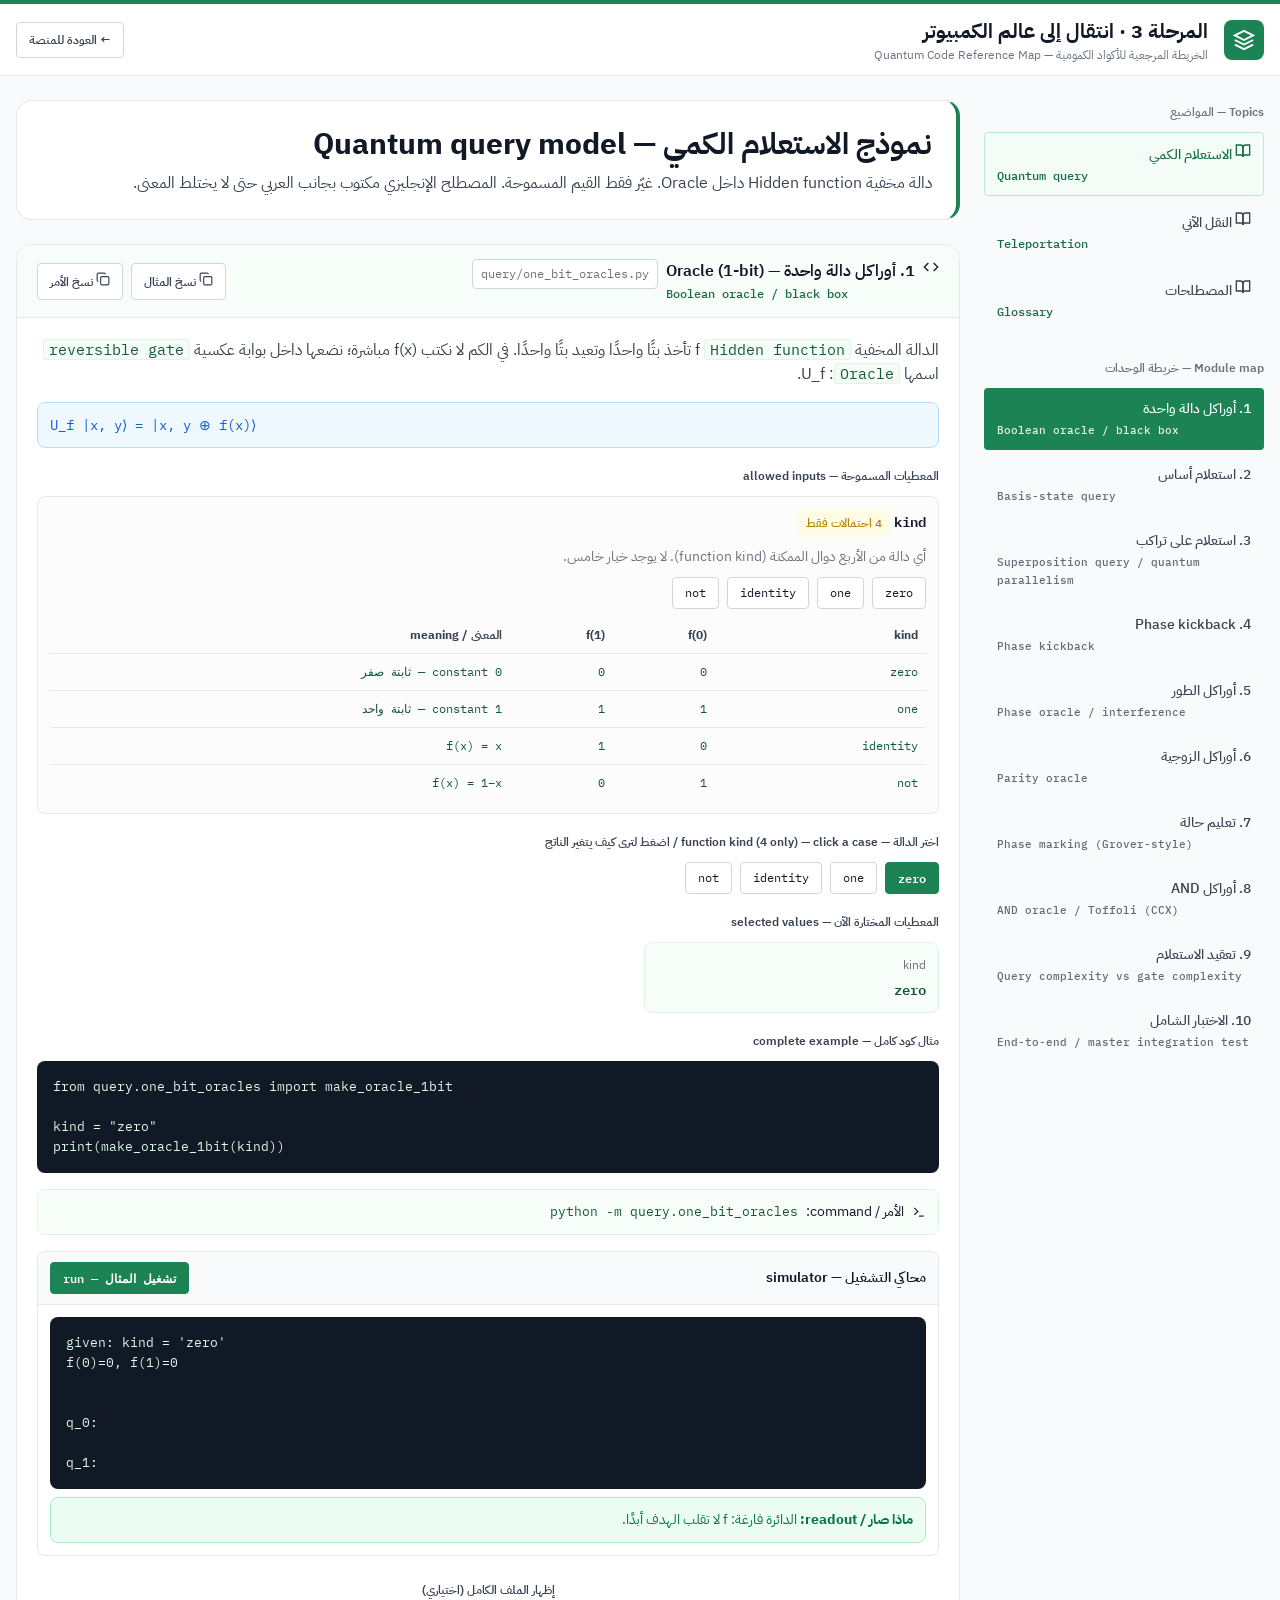
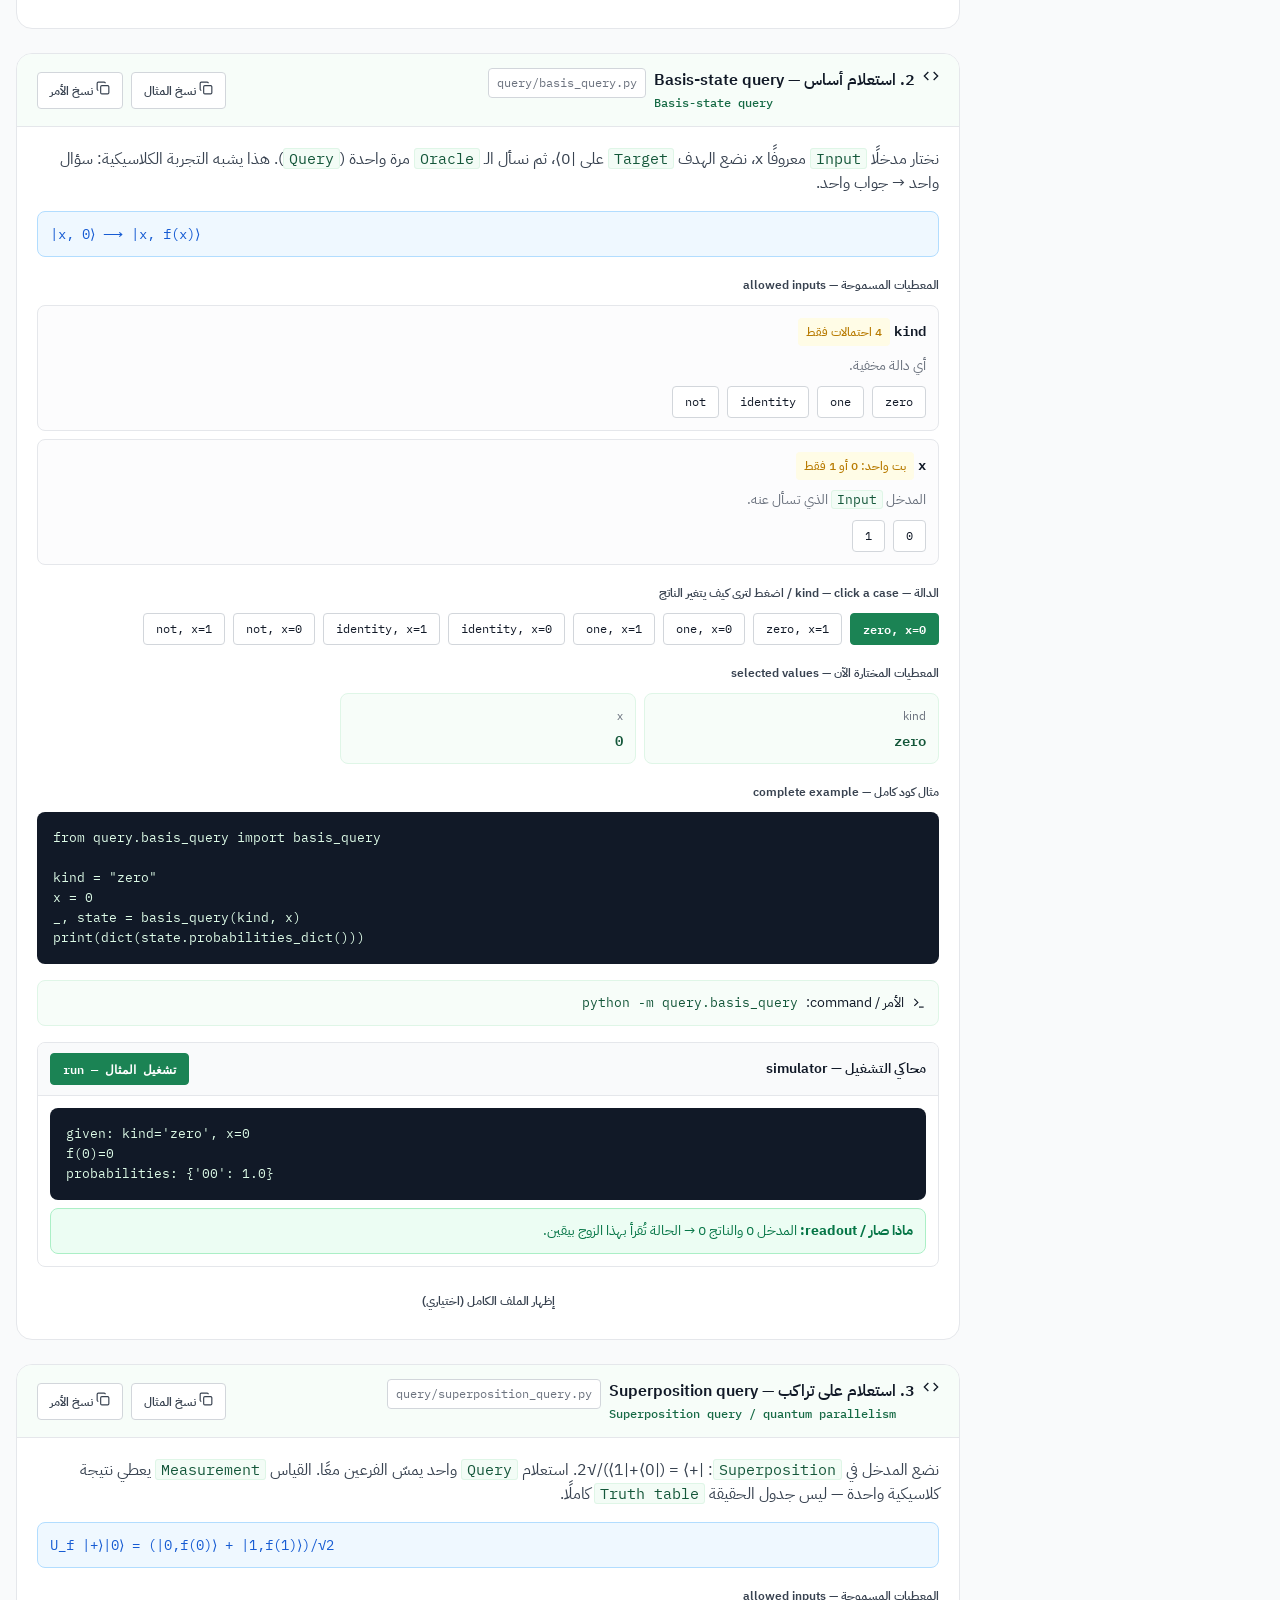
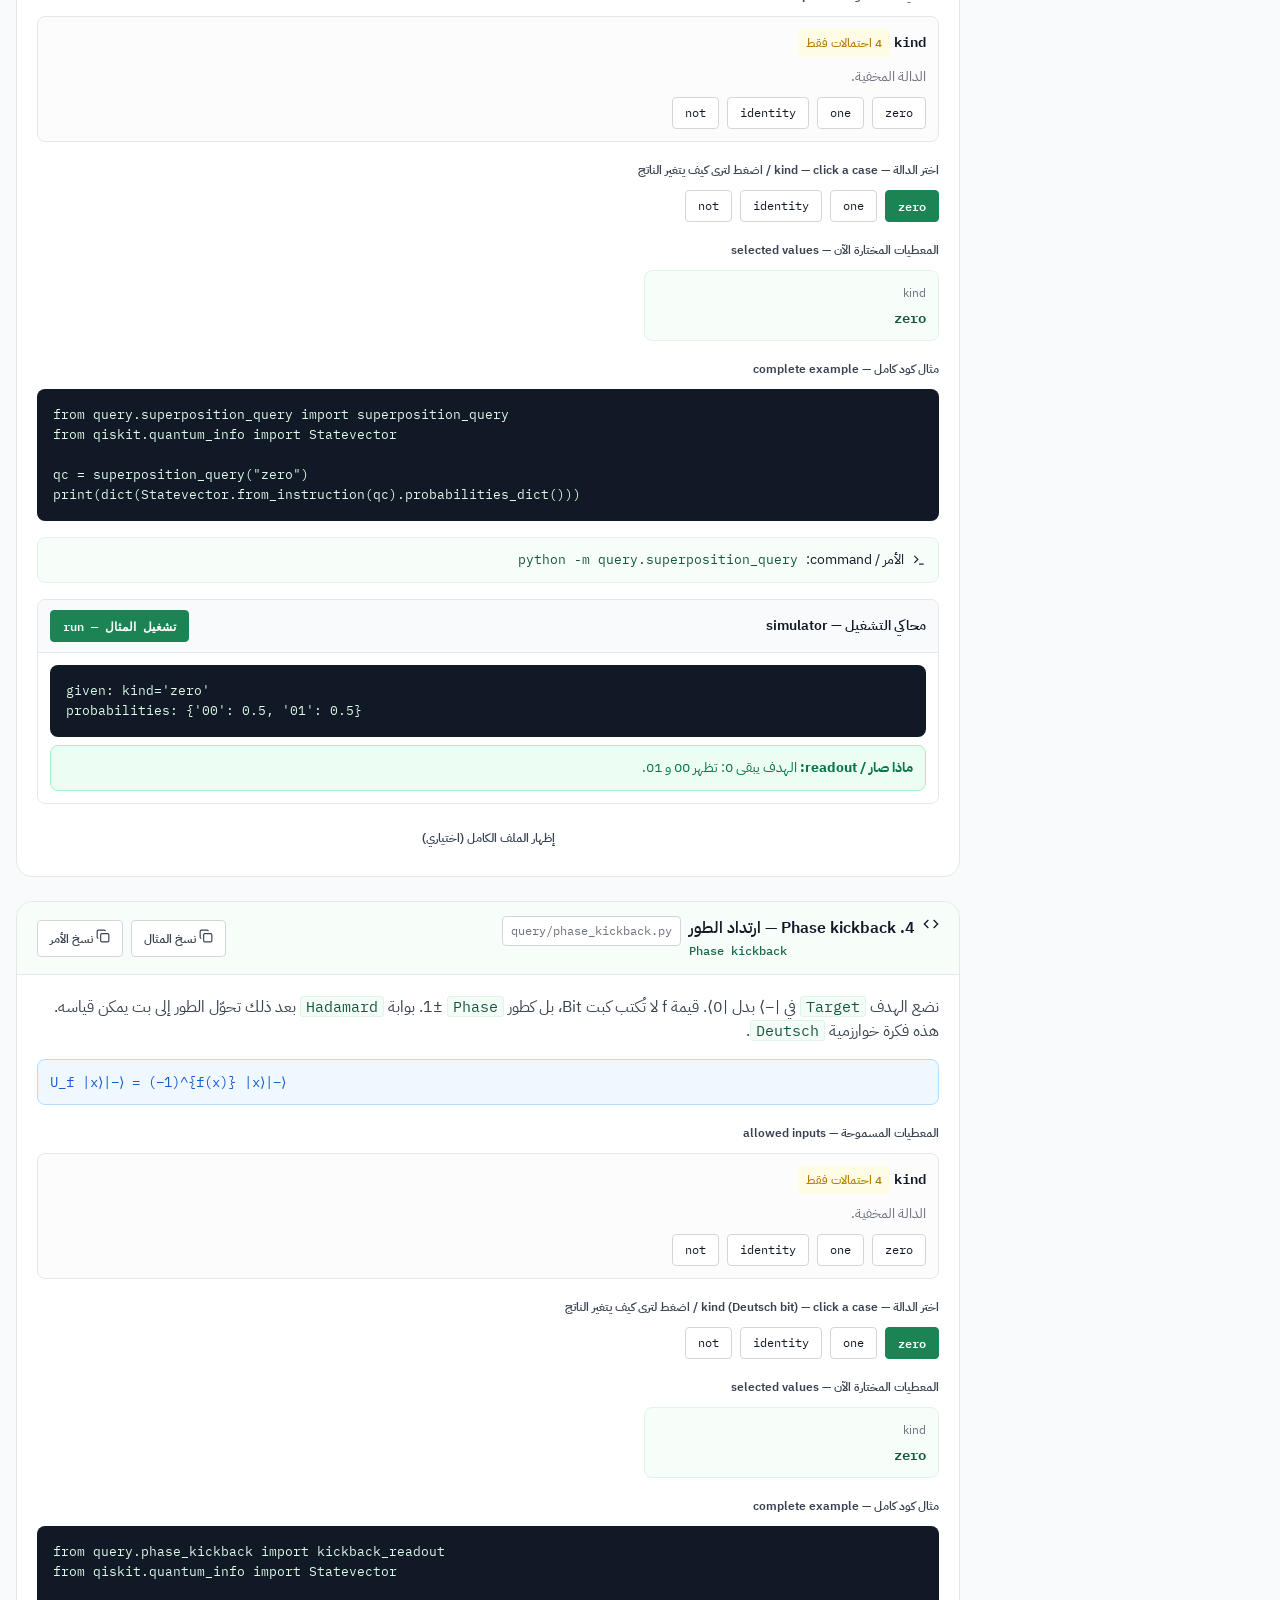
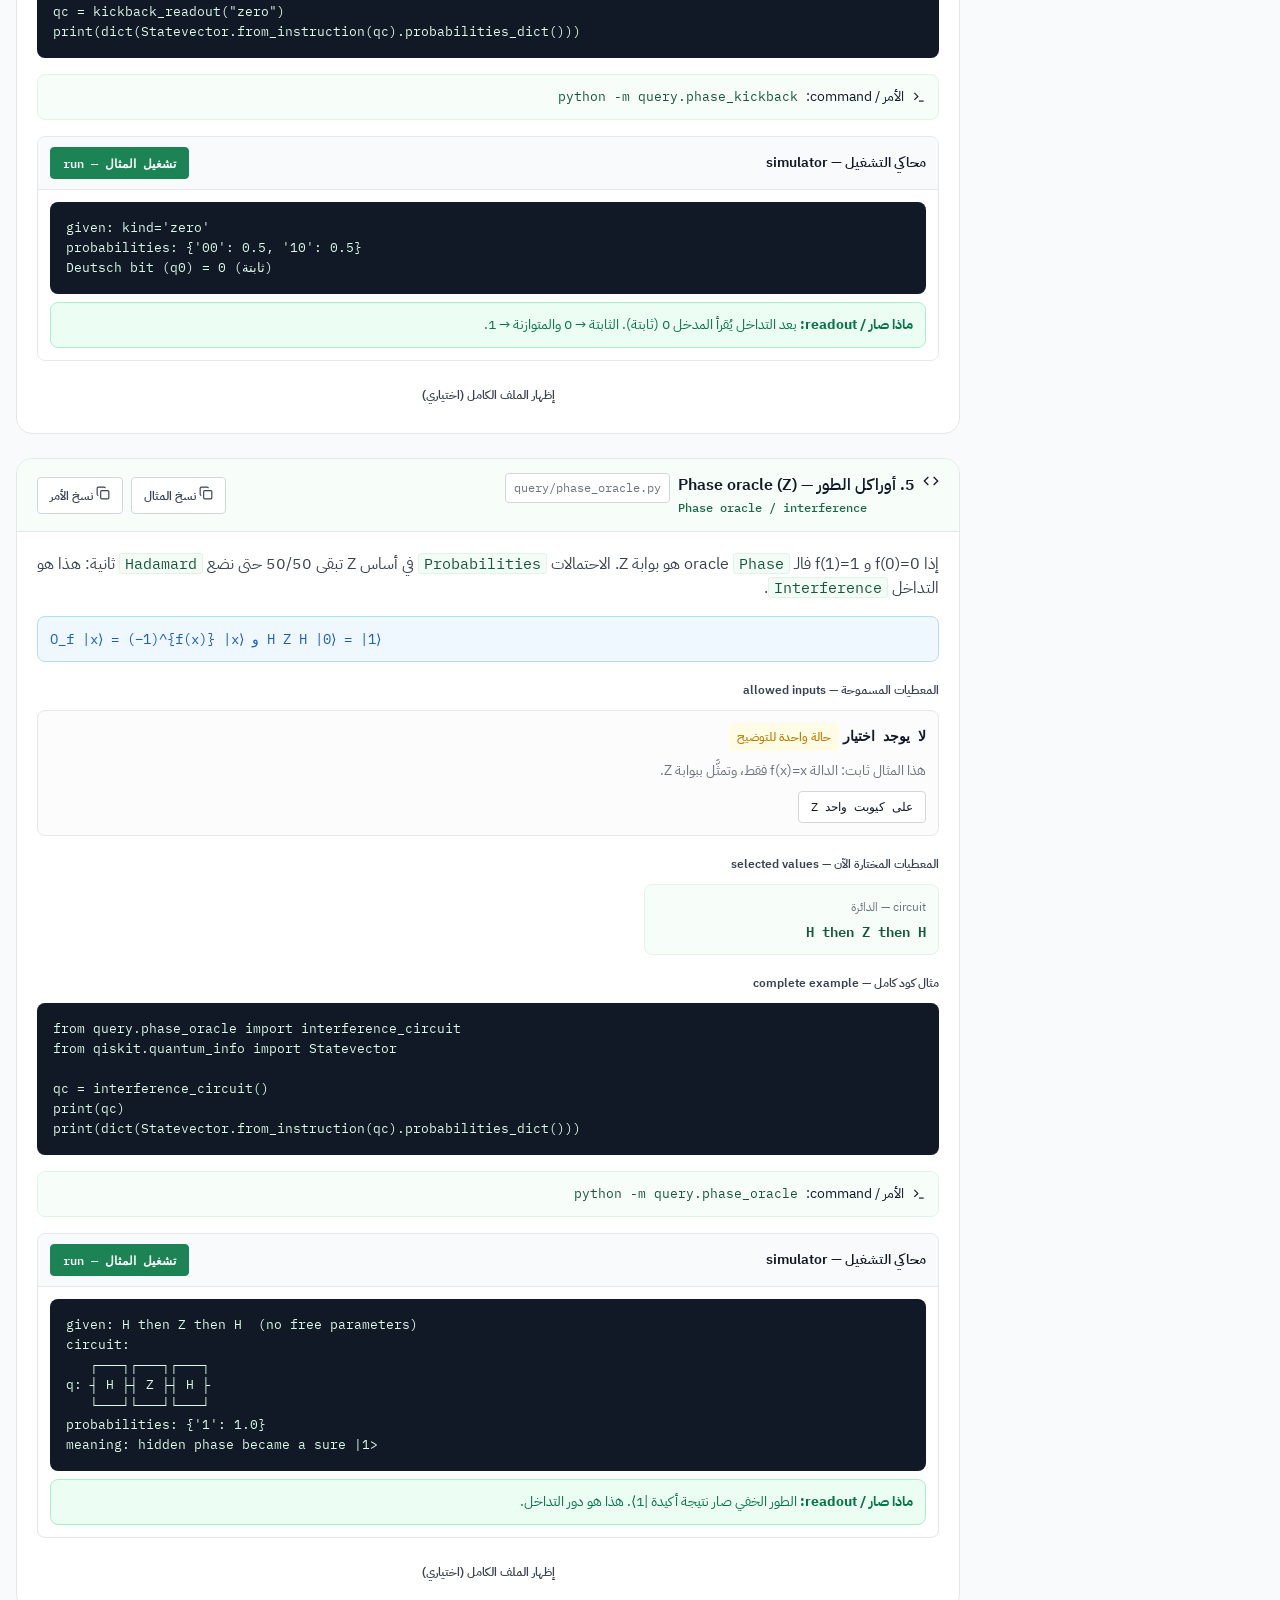
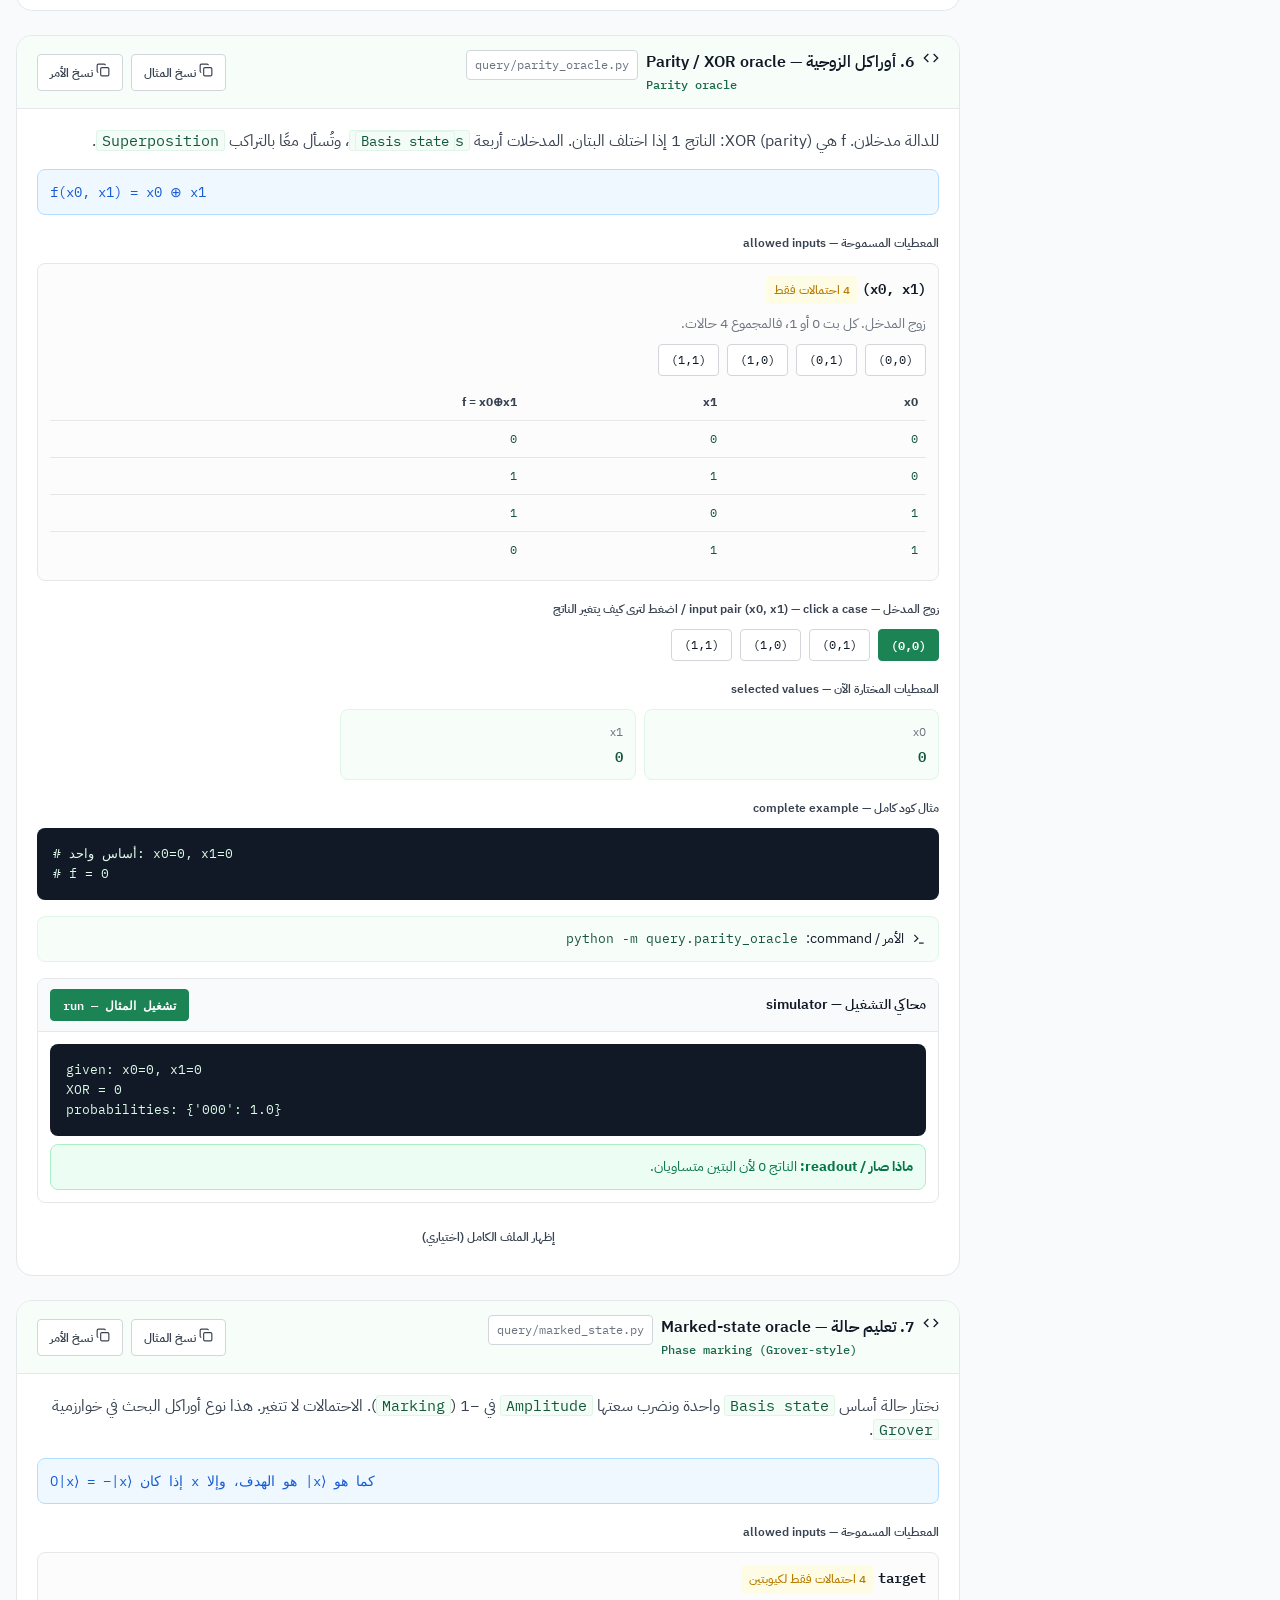
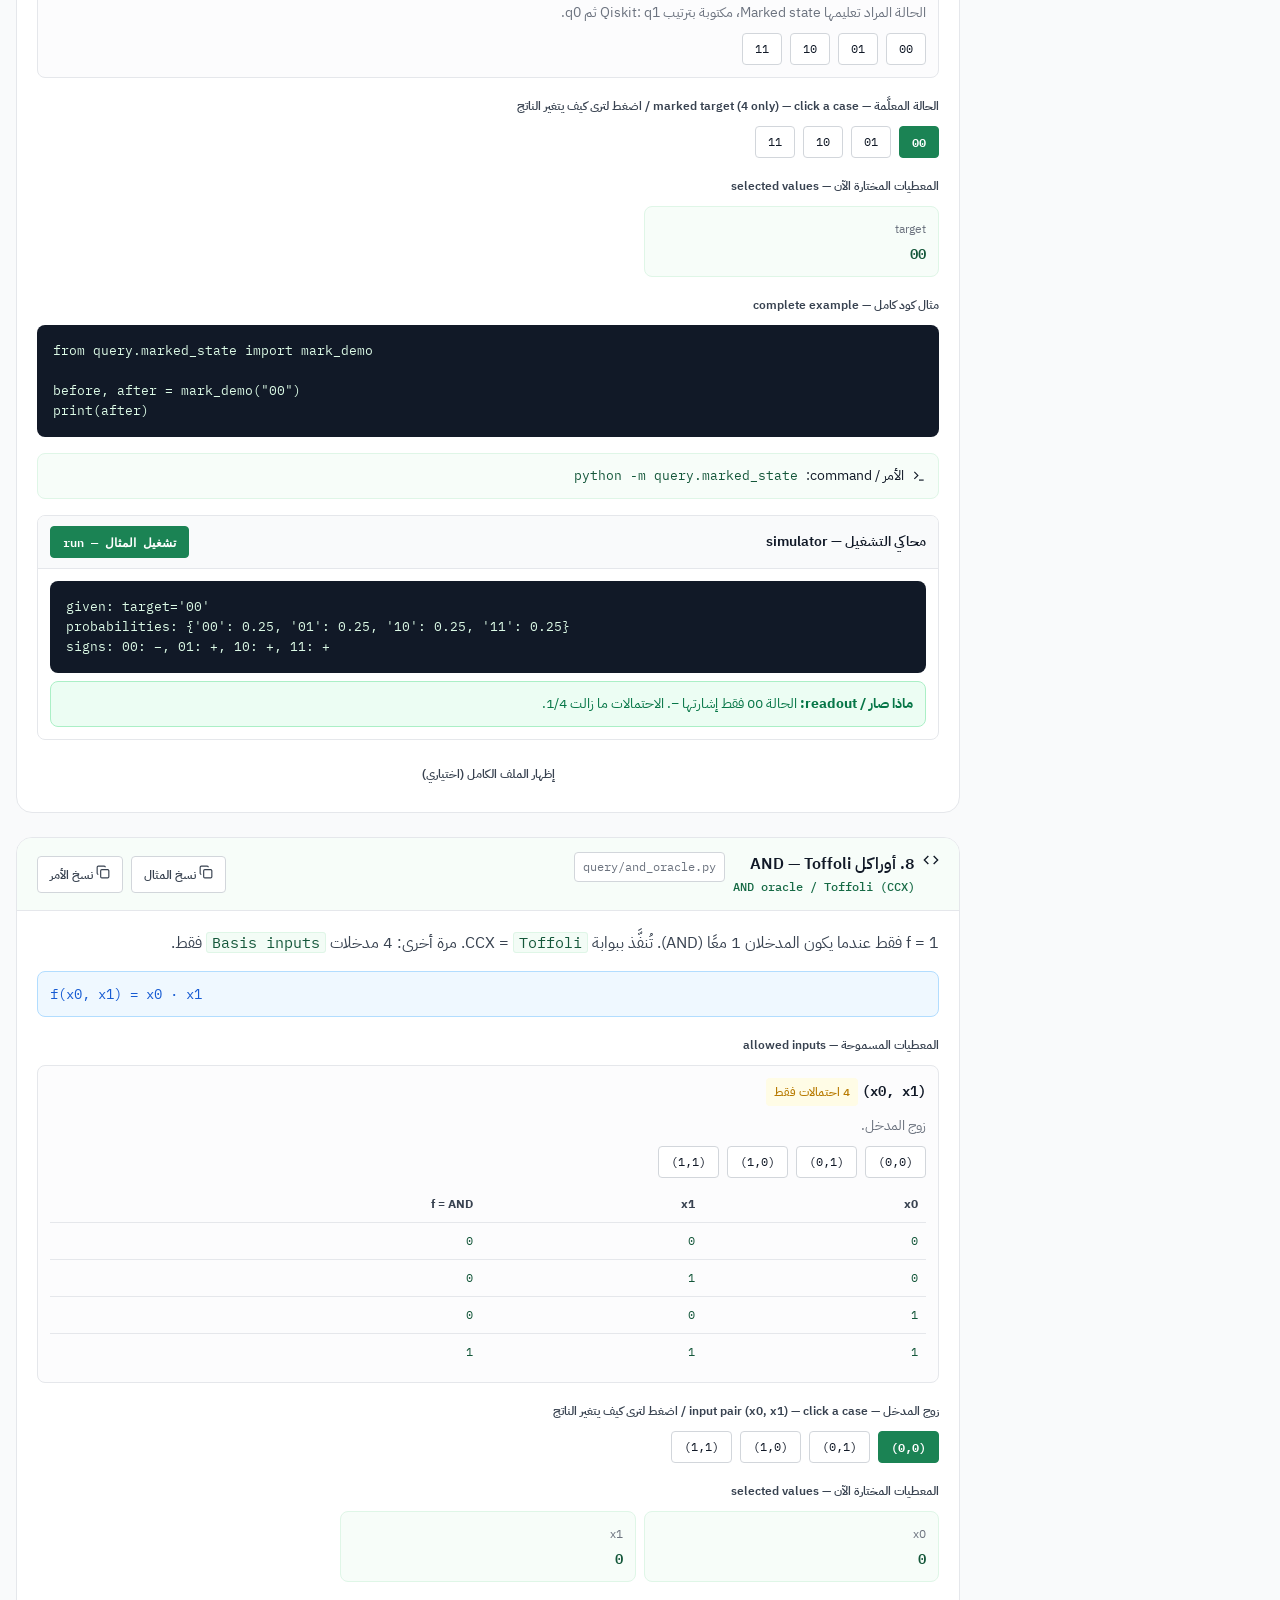
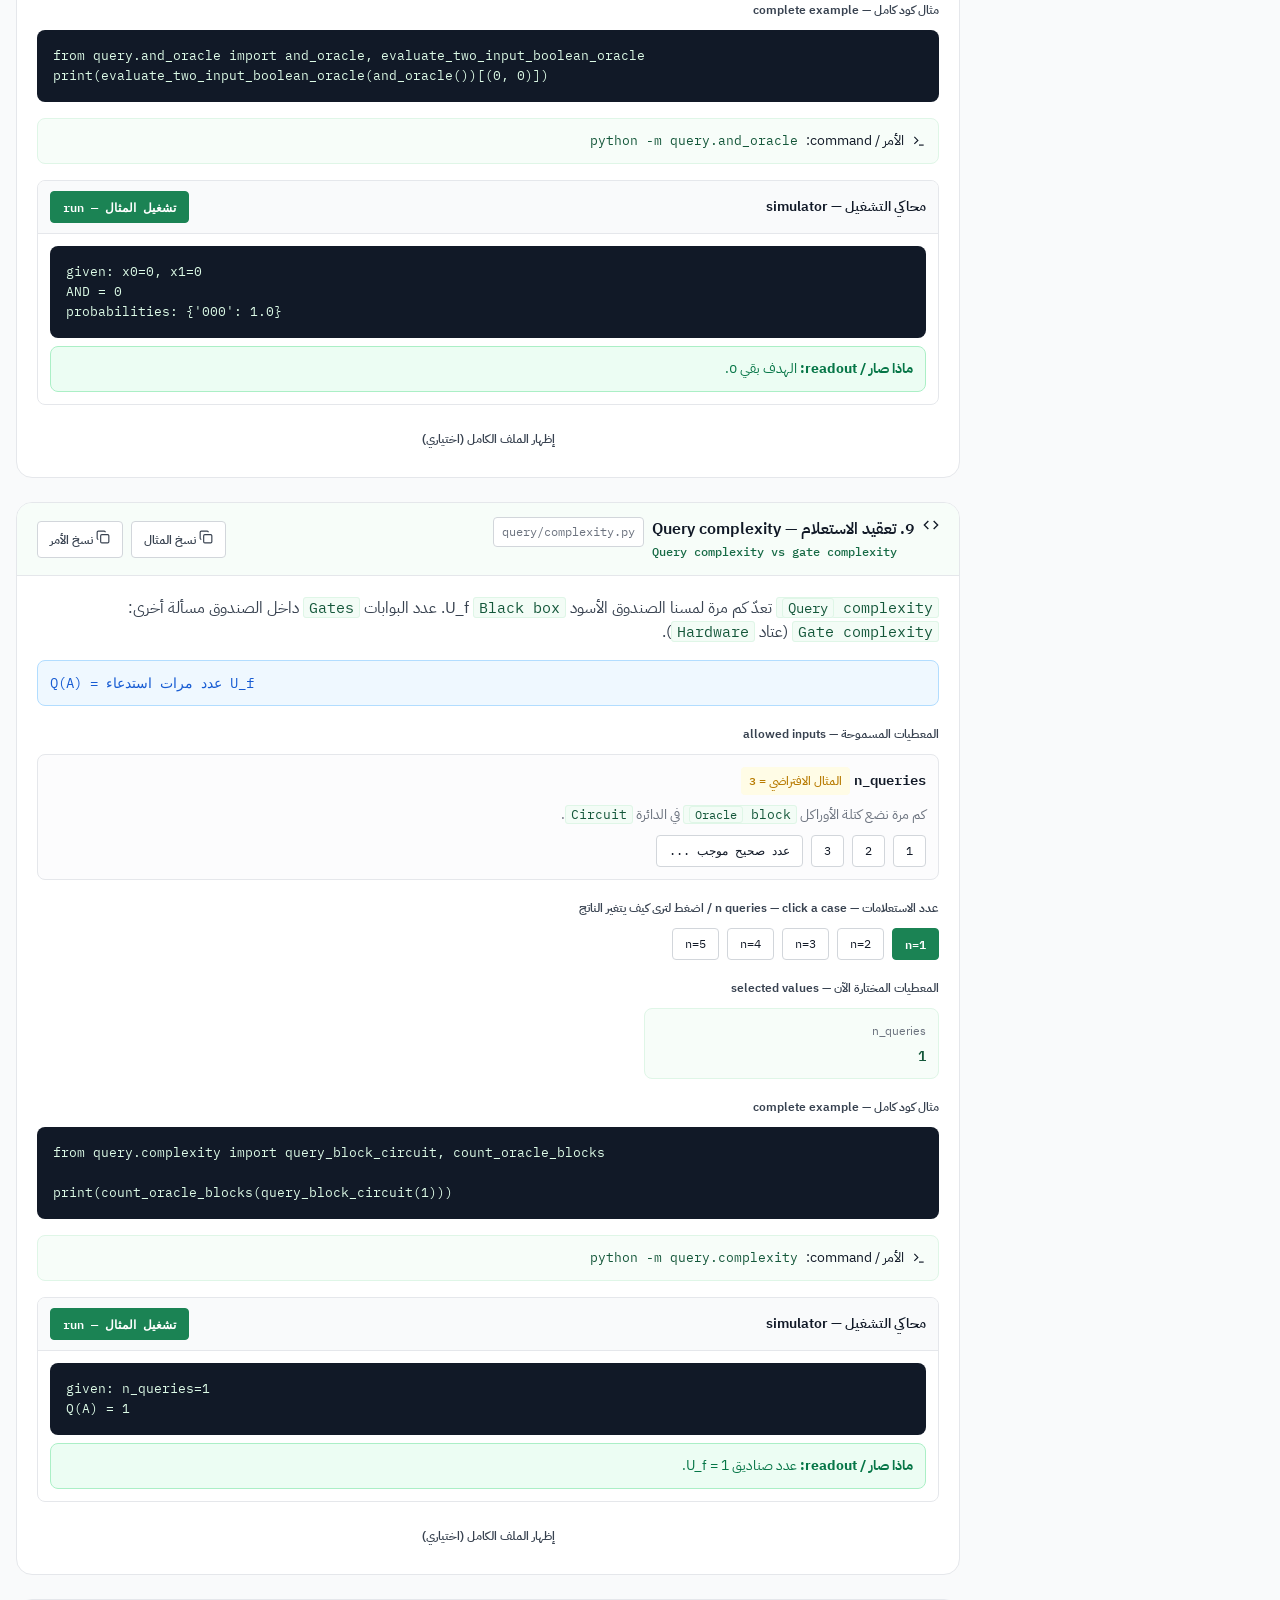
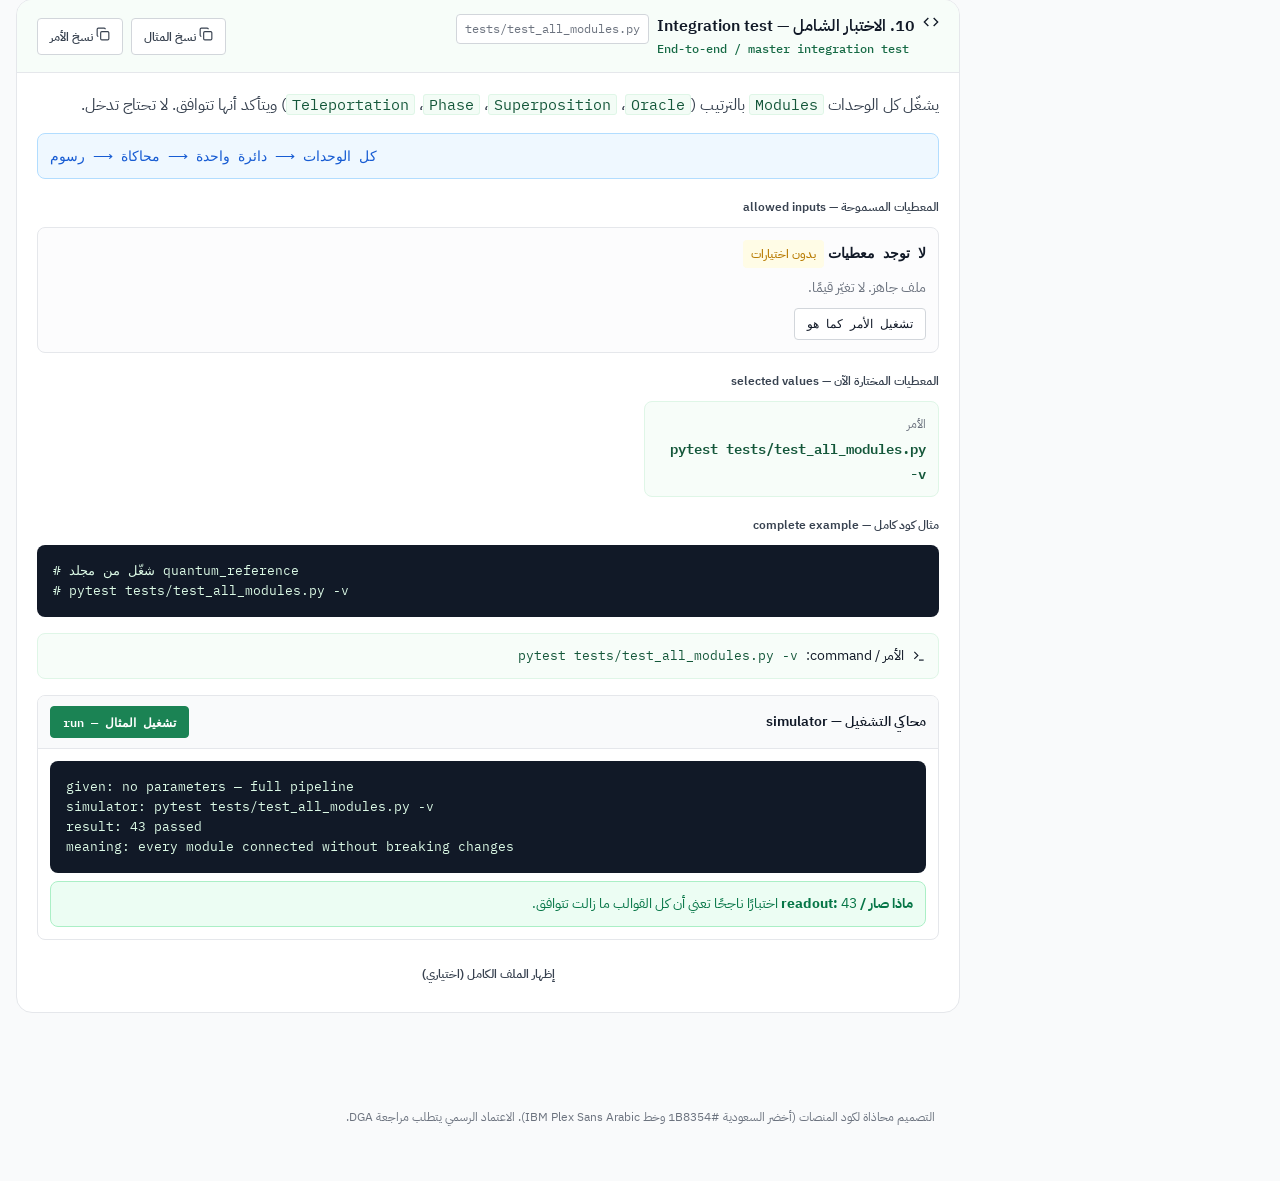
==== phase3/index.html @ 4b74b53e "Add phase 3 quantum code reference map and nav entry. Co-authored-by: Cursor <cursoragent@cursor.com" ====
<!DOCTYPE html>
<html lang="ar" dir="rtl">
<head>
  <meta charset="utf-8" />
  <meta name="viewport" content="width=device-width, initial-scale=1" />
  <title>منصة الخريطة المرجعية للأكواد الكمومية</title>
  <link rel="preconnect" href="https://fonts.googleapis.com" />
  <link rel="preconnect" href="https://fonts.gstatic.com" crossorigin />
  <link href="https://fonts.googleapis.com/css2?family=IBM+Plex+Sans+Arabic:wght@400;500;600;700&family=IBM+Plex+Mono:wght@400;500&display=swap" rel="stylesheet" />
  <style>
    :root {
      --colors-sa-25: #F7FDF9;
      --colors-sa-50: #F3FCF6;
      --colors-sa-100: #DFF6E7;
      --colors-sa-200: #B8EACB;
      --colors-sa-500: #25935F;
      --colors-sa-600: #1B8354;
      --colors-sa-700: #166A45;
      --colors-sa-800: #14573A;
      --colors-gray-25: #FCFCFD;
      --colors-gray-50: #F9FAFB;
      --colors-gray-100: #F3F4F6;
      --colors-gray-200: #E5E7EB;
      --colors-gray-300: #D2D6DB;
      --colors-gray-400: #9DA4AE;
      --colors-gray-500: #6C737F;
      --colors-gray-600: #4D5761;
      --colors-gray-700: #384250;
      --colors-gray-800: #1F2A37;
      --colors-gray-900: #111927;
      --colors-gold-100: #FFFCE6;
      --colors-gold-500: #F5BD02;
      --colors-gold-600: #DBA102;
      --colors-gold-700: #B87B02;
      --colors-lavender-100: #F2E9F5;
      --colors-lavender-500: #80519F;
      --colors-success-50: #ECFDF3;
      --colors-success-200: #ABEFC6;
      --colors-success-600: #079455;
      --colors-success-700: #067647;
      --colors-info-50: #EFF8FF;
      --colors-info-200: #B2DDFF;
      --colors-info-700: #175CD3;
      --colors-warning-50: #FFFAEB;
      --colors-warning-200: #FEDF89;
      --colors-warning-700: #B54708;
      --text-primary: #111927;
      --text-secondary: #384250;
      --text-tertiary: #6C737F;
      --text-inverse: #FFFFFF;
      --bg-default: #FFFFFF;
      --bg-muted: #F9FAFB;
      --bg-subtle: #FCFCFD;
      --border-default: #D2D6DB;
      --border-subtle: #E5E7EB;
      --border-focus: #25935F;
      --font: "IBM Plex Sans Arabic", "Noto Sans Arabic", sans-serif;
      --font-mono: "IBM Plex Mono", Consolas, monospace;
      --radius-interactive: 4px;
      --radius-panel: 8px;
      --radius-card: 16px;
      --space-2: 8px;
      --space-3: 12px;
      --space-4: 16px;
      --space-5: 20px;
      --space-6: 24px;
      --space-8: 32px;
      --header-h: 72px;
    }
    * { box-sizing: border-box; }
    html, body { margin: 0; min-height: 100%; }
    body {
      font-family: var(--font);
      font-size: 16px;
      line-height: 24px;
      color: var(--text-primary);
      background: var(--bg-muted);
    }
    button { font-family: inherit; cursor: pointer; }
    .ltr, pre, code { direction: ltr; text-align: left; }
    .brand-bar { height: 4px; background: var(--colors-sa-600); }
    .pc-header {
      position: sticky;
      top: 0;
      z-index: 99;
      height: var(--header-h);
      background: var(--bg-default);
      border-bottom: 1px solid var(--border-subtle);
      display: flex;
      align-items: center;
    }
    .pc-header-inner, .pc-wrap {
      width: min(1280px, calc(100% - 32px));
      margin-inline: auto;
    }
    .pc-header-inner { display: flex; align-items: center; gap: var(--space-4); }
    .pc-mark {
      width: 40px; height: 40px; border-radius: var(--radius-panel);
      background: var(--colors-sa-600); color: var(--text-inverse);
      display: grid; place-items: center; flex-shrink: 0;
    }
    .pc-header h1 {
      margin: 0;
      font-size: 20px;
      line-height: 30px;
      font-weight: 700;
    }
    .pc-header p {
      margin: 0;
      font-size: 12px;
      line-height: 18px;
      color: var(--text-tertiary);
    }
    .pc-shell {
      display: grid;
      grid-template-columns: 280px minmax(0, 1fr);
      gap: var(--space-6);
      padding: var(--space-6) 0 var(--space-8);
      align-items: start;
    }
    .pc-aside { position: sticky; top: calc(var(--header-h) + 16px); }
    .pc-kicker {
      font-size: 12px;
      font-weight: 600;
      color: var(--text-tertiary);
      margin: 0 0 var(--space-2);
    }
    .pc-nav {
      display: flex;
      flex-direction: column;
      gap: 4px;
      margin-bottom: var(--space-6);
    }
    .pc-nav-item, .pc-mod-item {
      width: 100%;
      text-align: start;
      border: 1px solid transparent;
      background: transparent;
      color: var(--text-secondary);
      border-radius: var(--radius-interactive);
      padding: 10px 12px;
      font-size: 14px;
      line-height: 20px;
      font-weight: 500;
    }
    .pc-nav-item:hover, .pc-mod-item:hover { background: var(--colors-gray-100); }
    .pc-nav-item.is-on {
      background: var(--colors-sa-50);
      border-color: var(--colors-sa-200);
      color: var(--colors-sa-700);
    }
    .pc-mod-item.is-on {
      background: var(--colors-sa-600);
      color: var(--text-inverse);
    }
    .pc-hero {
      background: var(--bg-default);
      border: 1px solid var(--border-subtle);
      border-radius: var(--radius-card);
      padding: var(--space-6);
      margin-bottom: var(--space-6);
      border-inline-start: 4px solid var(--colors-sa-600);
    }
    .pc-hero h2 {
      margin: 0 0 8px;
      font-size: 30px;
      line-height: 38px;
      font-weight: 700;
    }
    .pc-hero p { margin: 0; color: var(--text-secondary); font-size: 16px; line-height: 24px; }
    .pc-card {
      background: var(--bg-default);
      border: 1px solid var(--border-subtle);
      border-radius: var(--radius-card);
      overflow: hidden;
      margin-bottom: var(--space-6);
    }
    .pc-card-head {
      display: flex;
      justify-content: space-between;
      gap: var(--space-3);
      align-items: center;
      padding: 14px var(--space-5);
      border-bottom: 1px solid var(--border-subtle);
      background: var(--colors-sa-25);
    }
    .pc-card-head-title { display: flex; align-items: flex-start; gap: 8px; min-width: 0; }
    .pc-card-head-title strong { font-size: 16px; font-weight: 600; display: block; }
    .pc-en {
      display: block;
      font-family: var(--font-mono);
      font-size: 12px;
      line-height: 18px;
      font-weight: 500;
      color: var(--colors-sa-700);
      direction: ltr;
      text-align: start;
      margin-top: 2px;
    }
    .pc-term {
      font-family: var(--font-mono);
      font-size: 0.92em;
      color: var(--colors-sa-800);
      background: var(--colors-sa-50);
      border: 1px solid var(--colors-sa-100);
      border-radius: 3px;
      padding: 0 5px;
      direction: ltr;
      unicode-bidi: isolate;
      white-space: nowrap;
    }
    .pc-mod-item .pc-en { color: inherit; opacity: 0.78; font-size: 11px; }
    .pc-mod-item.is-on .pc-en { opacity: 0.9; }
    .pc-glossary { width: 100%; border-collapse: collapse; font-size: 14px; }
    .pc-glossary th {
      text-align: start;
      font-size: 12px;
      font-weight: 600;
      color: var(--text-secondary);
      padding: 10px 12px;
      border-bottom: 1px solid var(--border-default);
      background: var(--colors-sa-25);
    }
    .pc-glossary td {
      padding: 10px 12px;
      border-bottom: 1px solid var(--border-subtle);
      vertical-align: top;
      color: var(--text-secondary);
    }
    .pc-glossary td:first-child {
      font-family: var(--font-mono);
      font-weight: 600;
      color: var(--colors-sa-800);
      direction: ltr;
      text-align: left;
      white-space: nowrap;
    }
    .pc-glossary td:nth-child(2) { font-weight: 600; color: var(--text-primary); }
    .pc-file {
      font-family: var(--font-mono);
      font-size: 12px;
      color: var(--text-tertiary);
      background: var(--bg-default);
      border: 1px solid var(--border-default);
      border-radius: var(--radius-interactive);
      padding: 2px 8px;
    }
    .pc-card-body { padding: var(--space-5); display: grid; gap: var(--space-4); }
    .pc-physics { margin: 0; color: var(--text-secondary); font-size: 16px; line-height: 24px; }
    .pc-formula {
      font-family: var(--font-mono);
      font-size: 14px;
      line-height: 20px;
      background: var(--colors-info-50);
      border: 1px solid var(--colors-info-200);
      color: var(--colors-info-700);
      border-radius: var(--radius-panel);
      padding: 12px;
    }
    .pc-label { font-size: 12px; font-weight: 600; color: var(--text-secondary); margin-bottom: 8px; }
    .pc-param {
      background: var(--bg-subtle);
      border: 1px solid var(--border-subtle);
      border-radius: var(--radius-panel);
      padding: 12px;
    }
    .pc-param-name { font-family: var(--font-mono); font-weight: 600; font-size: 14px; }
    .pc-tag {
      display: inline-block;
      font-size: 12px;
      font-weight: 500;
      background: var(--colors-gold-100);
      color: var(--colors-gold-700);
      border-radius: var(--radius-interactive);
      padding: 2px 8px;
    }
    .pc-hint { font-size: 14px; color: var(--text-tertiary); margin: 8px 0; }
    .pc-chip-row { display: flex; flex-wrap: wrap; gap: 8px; }
    .pc-chip {
      font-family: var(--font-mono);
      font-size: 12px;
      line-height: 18px;
      border: 1px solid var(--border-default);
      background: var(--bg-default);
      color: var(--text-primary);
      border-radius: var(--radius-interactive);
      padding: 6px 12px;
    }
    .pc-chip.is-on, .pc-btn-primary {
      background: var(--colors-sa-600);
      border-color: var(--colors-sa-600);
      color: var(--text-inverse);
      font-weight: 600;
    }
    .pc-chip:hover { border-color: var(--colors-sa-500); }
    .pc-btn, .pc-btn-ghost {
      border-radius: var(--radius-interactive);
      font-size: 12px;
      font-weight: 600;
      line-height: 18px;
      padding: 8px 12px;
      border: 1px solid var(--border-default);
      background: var(--bg-default);
      color: var(--text-secondary);
    }
    .pc-btn:hover { background: var(--colors-gray-100); }
    .pc-btn-ghost { border-color: transparent; }
    .pc-btn-row { display: flex; gap: 8px; flex-wrap: wrap; }
    .pc-given {
      display: grid;
      grid-template-columns: repeat(3, minmax(0, 1fr));
      gap: 8px;
    }
    .pc-given-cell {
      background: var(--colors-sa-25);
      border: 1px solid var(--colors-sa-100);
      border-radius: var(--radius-panel);
      padding: 10px 12px;
    }
    .pc-given-cell span { display: block; font-size: 12px; color: var(--text-tertiary); }
    .pc-given-cell b { font-family: var(--font-mono); font-size: 14px; color: var(--colors-sa-800); font-weight: 600; }
    .pc-code {
      margin: 0;
      font-family: var(--font-mono);
      font-size: 13px;
      line-height: 20px;
      background: var(--colors-gray-900);
      color: #DCFAE6;
      border-radius: var(--radius-panel);
      padding: 16px;
      overflow: auto;
      max-height: 280px;
      white-space: pre;
    }
    .pc-cmd {
      display: flex;
      gap: 8px;
      align-items: center;
      background: var(--colors-sa-25);
      border: 1px solid var(--colors-sa-100);
      border-radius: var(--radius-panel);
      padding: 10px 12px;
      font-size: 14px;
    }
    .pc-cmd code { font-family: var(--font-mono); color: var(--colors-sa-800); font-size: 13px; }
    .pc-sim { border: 1px solid var(--border-subtle); border-radius: var(--radius-panel); overflow: hidden; }
    .pc-sim-bar {
      display: flex;
      justify-content: space-between;
      align-items: center;
      padding: 10px 12px;
      background: var(--colors-gray-50);
      border-bottom: 1px solid var(--border-subtle);
      font-size: 14px;
      font-weight: 600;
    }
    .pc-sim-body { padding: 12px; }
    .pc-alert-success {
      background: var(--colors-success-50);
      border: 1px solid var(--colors-success-200);
      color: var(--colors-success-700);
      border-radius: var(--radius-panel);
      padding: 12px;
      font-size: 14px;
      line-height: 20px;
    }
    .pc-alert-info {
      background: var(--colors-info-50);
      border: 1px dashed var(--colors-info-200);
      color: var(--colors-info-700);
      border-radius: var(--radius-panel);
      padding: 20px;
      text-align: center;
      font-size: 14px;
    }
    .pc-table { width: 100%; border-collapse: collapse; font-size: 12px; margin-top: 8px; }
    .pc-table th { text-align: start; color: var(--text-secondary); padding: 6px 8px; }
    .pc-table td {
      font-family: var(--font-mono);
      padding: 6px 8px;
      border-top: 1px solid var(--border-subtle);
      color: var(--colors-sa-800);
    }
    .pc-foot {
      font-size: 12px;
      color: var(--text-tertiary);
      text-align: center;
      padding: 24px 16px 40px;
    }
    @media (max-width: 960px) {
      .pc-shell { grid-template-columns: 1fr; }
      .pc-aside { position: static; }
      .pc-given { grid-template-columns: 1fr 1fr; }
      .pc-header h1 { font-size: 16px; line-height: 24px; }
    }
    button:focus-visible { outline: 2px solid var(--border-focus); outline-offset: 2px; }
  </style>
</head>
<body>
  <div class="brand-bar"></div>
  <header class="pc-header">
    <div class="pc-header-inner">
      <div class="pc-mark" aria-hidden="true">
        <svg width="22" height="22" viewBox="0 0 24 24" fill="none" stroke="currentColor" stroke-width="2"><polygon points="12 2 2 7 12 12 22 7 12 2"/><polyline points="2 17 12 22 22 17"/><polyline points="2 12 12 17 22 12"/></svg>
      </div>
      <div style="flex:1;min-width:0">
        <h1>المرحلة 3 · انتقال إلى عالم الكمبيوتر</h1>
        <p>الخريطة المرجعية للأكواد الكمومية — Quantum Code Reference Map</p>
      </div>
      <a href="../" class="pc-btn" style="text-decoration:none;flex-shrink:0">← العودة للمنصة</a>
    </div>
  </header>
  <div id="app" class="pc-wrap"></div>
  <p class="pc-foot">التصميم محاذاة لكود المنصات (أخضر السعودية #1B8354 وخط IBM Plex Sans Arabic). الاعتماد الرسمي يتطلب مراجعة DGA.</p>
  <script src="quantum-data.js"></script>
  <script>
    const icons = {
      book: '<svg width="16" height="16" viewBox="0 0 24 24" fill="none" stroke="currentColor" stroke-width="2"><path d="M2 3h6a4 4 0 0 1 4 4v14a3 3 0 0 0-3-3H2z"/><path d="M22 3h-6a4 4 0 0 0-4 4v14a3 3 0 0 1 3-3h7z"/></svg>',
      code: '<svg width="16" height="16" viewBox="0 0 24 24" fill="none" stroke="currentColor" stroke-width="2"><polyline points="16 18 22 12 16 6"/><polyline points="8 6 2 12 8 18"/></svg>',
      copy: '<svg width="14" height="14" viewBox="0 0 24 24" fill="none" stroke="currentColor" stroke-width="2"><rect width="14" height="14" x="8" y="8" rx="2"/><path d="M4 16c-1.1 0-2-.9-2-2V4c0-1.1.9-2 2-2h10c1.1 0 2 .9 2 2"/></svg>',
      check: '<svg width="14" height="14" viewBox="0 0 24 24" fill="none" stroke="currentColor" stroke-width="2"><path d="M22 11.08V12a10 10 0 1 1-5.93-9.14"/><polyline points="22 4 12 14.01 9 11.01"/></svg>',
      terminal: '<svg width="14" height="14" viewBox="0 0 24 24" fill="none" stroke="currentColor" stroke-width="2"><polyline points="4 17 10 11 4 5"/><line x1="12" x2="20" y1="19" y2="19"/></svg>'
    };

    let activeTab = "queryModel";
    let copiedId = null;
    let openFull = {};
    let activeModule = null;
    let selectedCase = {};
    let runState = {};

    function escapeHtml(text) {
      return String(text).replaceAll("&", "&amp;").replaceAll("<", "&lt;").replaceAll(">", "&gt;");
    }

    const TERM_PHRASES = [
      "Quantum teleportation", "State preparation", "Phase kickback", "Hidden function",
      "Truth table", "Black box", "Gate complexity", "Query complexity", "Pure state",
      "Bloch sphere", "Classical bits", "Bell state", "No-signaling", "Query algorithms",
      "reversible gate", "Basis states", "Basis state", "Basis inputs", "Oracle block"
    ];
    const TERM_WORDS = [
      "Teleportation", "Entanglement", "Superposition", "Interference", "Measurement",
      "Amplitude", "Amplitudes", "Hadamard", "Probabilities", "Hardware", "Pipeline",
      "Modules", "Marking", "Correction", "Fidelity", "Simulator", "Circuit", "Oracle",
      "Query", "Target", "Input", "Shots", "Alice", "Bob", "Qubit", "Phase", "Gates",
      "Deutsch", "Grover", "Toffoli", "CNOT", "Mixed", "Shot"
    ];

    function highlightTerms(text) {
      let out = escapeHtml(text);
      const wrap = (s) => `<span class="pc-term">${s}</span>`;
      for (const phrase of TERM_PHRASES) {
        out = out.replaceAll(phrase, wrap(phrase));
      }
      for (const word of TERM_WORDS) {
        out = out.replace(new RegExp("\\b" + word + "\\b", "g"), wrap(word));
      }
      return out;
    }

    function copyBtn(id, kind, label) {
      const on = copiedId === id + ":" + kind;
      return `<button type="button" data-copy="${id}" data-kind="${kind}" class="pc-btn">${on ? icons.check : icons.copy} ${on ? "تم النسخ" : label}</button>`;
    }

    function chips(values) {
      return values.map((v) => `<span class="pc-chip ltr">${escapeHtml(v)}</span>`).join("");
    }

    function tableHtml(rows) {
      if (!rows || !rows.length) return "";
      const head = rows[0].map((c) => `<th>${escapeHtml(c)}</th>`).join("");
      const body = rows.slice(1).map((r) =>
        `<tr>${r.map((c) => `<td>${escapeHtml(c)}</td>`).join("")}</tr>`
      ).join("");
      return `<table class="pc-table"><thead><tr>${head}</tr></thead><tbody>${body}</tbody></table>`;
    }

    function paramBox(param) {
      return `<div class="pc-param">
        <span class="pc-param-name">${escapeHtml(param.name)}</span>
        <span class="pc-tag">${escapeHtml(param.note)}</span>
        <p class="pc-hint">${highlightTerms(param.meaning)}</p>
        <div class="pc-chip-row">${chips(param.allowed)}</div>
        ${tableHtml(param.table)}
      </div>`;
    }

    function currentCase(mod) {
      if (!mod.cases || !mod.cases.length) return null;
      const id = selectedCase[mod.id] || mod.cases[0].id;
      return mod.cases.find((c) => c.id === id) || mod.cases[0];
    }

    function casePicker(mod) {
      if (!mod.cases || !mod.cases.length) return "";
      const cur = currentCase(mod);
      const title = (mod.case_groups && mod.case_groups[0] && mod.case_groups[0].title) || "اختر حالة";
      const btns = mod.cases.map((c) =>
        `<button type="button" data-modcase="${mod.id}" data-case="${c.id}" class="pc-chip ${cur.id === c.id ? "is-on" : ""}">${escapeHtml(c.label)}</button>`
      ).join("");
      return `<div>
        <div class="pc-label">${escapeHtml(title)} — click a case / اضغط لترى كيف يتغير الناتج</div>
        <div class="pc-chip-row">${btns}</div>
      </div>`;
    }

    function givenRow(mod) {
      const c = currentCase(mod);
      const given = (c && c.given) || mod.given;
      if (!given) return "";
      const cells = given.map(([k, v]) =>
        `<div class="pc-given-cell"><span>${escapeHtml(k)}</span><b class="ltr">${escapeHtml(v)}</b></div>`
      ).join("");
      return `<div><div class="pc-label">المعطيات المختارة الآن — selected values</div><div class="pc-given">${cells}</div></div>`;
    }

    function simBox(mod) {
      const c = currentCase(mod);
      const state = runState[mod.id] || "done";
      const output = (c && c.run_output) || mod.run_output || "";
      const readout = (c && c.readout) || mod.readout || "";
      if (state === "running") {
        return `<div class="pc-alert-info">المحاكي Simulator يعالج الحالة المختارة…</div>`;
      }
      return `<div>
        <pre class="pc-code">${escapeHtml(output)}</pre>
        <div class="pc-alert-success" style="margin-top:8px"><strong>ماذا صار / readout: </strong>${escapeHtml(readout)}</div>
      </div>`;
    }

    function arName(mod) {
      return String(mod.name || "").split(" — ")[0];
    }

    function glossaryTable() {
      const rows = (window.quantumData.glossary || []).map((row) =>
        `<tr><td class="ltr">${escapeHtml(row[0])}</td><td>${escapeHtml(row[1])}</td><td>${highlightTerms(row[2])}</td></tr>`
      ).join("");
      return `<article class="pc-card">
        <div class="pc-card-head">
          <div class="pc-card-head-title">${icons.book}<div><strong>قاموس المصطلحات</strong><span class="pc-en">English glossary — Arabic meaning</span></div></div>
        </div>
        <div class="pc-card-body">
          <p class="pc-physics">كل مصطلح إنجليزي يظهر أيضًا داخل شرح الوحدات بخط أخضر. هذا الجدول مرجع واحد حتى لا يختلط Oracle مع Query أو Teleportation مع State preparation.</p>
          <table class="pc-glossary">
            <thead><tr><th>English</th><th>العربي</th><th>المعنى / meaning</th></tr></thead>
            <tbody>${rows}</tbody>
          </table>
        </div>
      </article>`;
    }

    function render() {
      if (activeTab === "glossary") {
        document.getElementById("app").innerHTML = `
          <div class="pc-shell">
            <aside class="pc-aside">
              <p class="pc-kicker">Topics — المواضيع</p>
              <div class="pc-nav">
                ${tabBtn("queryModel", "الاستعلام الكمي", "Quantum query")}
                ${tabBtn("teleportation", "النقل الآني", "Teleportation")}
                ${tabBtn("glossary", "المصطلحات", "Glossary")}
              </div>
            </aside>
            <section>
              <div class="pc-hero">
                <h2>المصطلحات الإنجليزية مع الشرح</h2>
                <p>English terms next to Arabic. نفس الكلمة تُستخدم في الكود (Oracle, Query, Fidelity…) حتى لا يلتبس المعنى عند القراءة أو النسخ.</p>
              </div>
              ${glossaryTable()}
            </section>
          </div>
        `;
        bindOnce();
        return;
      }

      const topic = window.quantumData[activeTab];
      const nav = topic.modules.map((mod) =>
        `<button type="button" data-mod="${mod.id}" class="pc-mod-item ${activeModule === mod.id ? "is-on" : ""}">${escapeHtml(arName(mod))}<span class="pc-en">${escapeHtml(mod.en || "")}</span></button>`
      ).join("");

      const cards = topic.modules.map((mod) => {
        const code = (currentCase(mod) && currentCase(mod).example_code) || mod.example_code || mod.snippet;
        return `<article id="mod-${mod.id}" class="pc-card">
          <div class="pc-card-head">
            <div class="pc-card-head-title">${icons.code}<div><strong>${escapeHtml(mod.name)}</strong><span class="pc-en">${escapeHtml(mod.en || "")}</span></div><span class="pc-file ltr">${mod.file}</span></div>
            <div class="pc-btn-row">${copyBtn(mod.id, "example", "نسخ المثال")} ${copyBtn(mod.id, "cmd", "نسخ الأمر")}</div>
          </div>
          <div class="pc-card-body">
            <p class="pc-physics">${highlightTerms(mod.physics)}</p>
            <div class="pc-formula ltr">${escapeHtml(mod.formula)}</div>
            <div>
              <div class="pc-label">المعطيات المسموحة — allowed inputs</div>
              <div style="display:grid;gap:8px">${mod.params.map(paramBox).join("")}</div>
            </div>
            ${casePicker(mod)}
            ${givenRow(mod)}
            <div>
              <div class="pc-label">مثال كود كامل — complete example</div>
              <pre class="pc-code">${escapeHtml(code)}</pre>
            </div>
            <div class="pc-cmd">${icons.terminal}<span>الأمر / command:</span><code class="ltr">${mod.command}</code></div>
            <div class="pc-sim">
              <div class="pc-sim-bar">
                <span>محاكي التشغيل — simulator</span>
                <button type="button" data-run="${mod.id}" class="pc-chip is-on">${runState[mod.id] === "running" ? "جاري التشغيل…" : "تشغيل المثال — run"}</button>
              </div>
              <div class="pc-sim-body">${simBox(mod)}</div>
            </div>
            <button type="button" data-full="${mod.id}" class="pc-btn-ghost">${openFull[mod.id] ? "إخفاء الملف الكامل" : "إظهار الملف الكامل (اختياري)"}</button>
            ${openFull[mod.id] ? `<pre class="pc-code">${escapeHtml(mod.full_code)}</pre>` : ""}
          </div>
        </article>`;
      }).join("");

      document.getElementById("app").innerHTML = `
        <div class="pc-shell">
          <aside class="pc-aside">
            <p class="pc-kicker">Topics — المواضيع</p>
            <div class="pc-nav">
              ${tabBtn("queryModel", "الاستعلام الكمي", "Quantum query")}
              ${tabBtn("teleportation", "النقل الآني", "Teleportation")}
              ${tabBtn("glossary", "المصطلحات", "Glossary")}
            </div>
            <p class="pc-kicker">Module map — خريطة الوحدات</p>
            <div class="pc-nav">${nav}</div>
          </aside>
          <section>
            <div class="pc-hero">
              <h2>${topic.title}</h2>
              <p>${topic.description}</p>
            </div>
            ${cards}
          </section>
        </div>
      `;
      bindOnce();
    }

    function tabBtn(id, ar, en) {
      return `<button type="button" data-tab="${id}" class="pc-nav-item ${activeTab === id ? "is-on" : ""}">${icons.book} ${ar}<span class="pc-en">${en}</span></button>`;
    }

    function bindOnce() {
      const app = document.getElementById("app");
      if (app.dataset.bound === "1") return;
      app.dataset.bound = "1";
      app.addEventListener("click", (e) => {
        const tab = e.target.closest("[data-tab]");
        if (tab) {
          activeTab = tab.getAttribute("data-tab");
          if (activeTab !== "glossary") {
            activeModule = window.quantumData[activeTab].modules[0].id;
          }
          copiedId = null;
          render();
          window.scrollTo({ top: 0, behavior: "smooth" });
          return;
        }
        const modBtn = e.target.closest("[data-mod]");
        if (modBtn && !e.target.closest("[data-modcase]")) {
          activeModule = modBtn.getAttribute("data-mod");
          render();
          document.getElementById("mod-" + activeModule)?.scrollIntoView({ behavior: "smooth", block: "start" });
          return;
        }
        const caseBtn = e.target.closest("[data-modcase]");
        if (caseBtn) {
          const mid = caseBtn.getAttribute("data-modcase");
          selectedCase[mid] = caseBtn.getAttribute("data-case");
          runState[mid] = "running";
          render();
          setTimeout(() => { runState[mid] = "done"; render(); }, 250);
          return;
        }
        const runBtn = e.target.closest("[data-run]");
        if (runBtn) {
          const id = runBtn.getAttribute("data-run");
          runState[id] = "running";
          render();
          setTimeout(() => { runState[id] = "done"; render(); }, 250);
          return;
        }
        const fullBtn = e.target.closest("[data-full]");
        if (fullBtn) {
          openFull[fullBtn.getAttribute("data-full")] = !openFull[fullBtn.getAttribute("data-full")];
          render();
          return;
        }
        const copyBtnEl = e.target.closest("[data-copy]");
        if (copyBtnEl) {
          const id = copyBtnEl.getAttribute("data-copy");
          const kind = copyBtnEl.getAttribute("data-kind");
          const topic = window.quantumData[activeTab];
          const mod = topic.modules.find((m) => m.id === id);
          const c = currentCase(mod);
          const text = kind === "cmd" ? mod.command : ((c && c.example_code) || mod.example_code || mod.snippet);
          navigator.clipboard.writeText(text).then(() => {
            copiedId = id + ":" + kind;
            render();
            setTimeout(() => { copiedId = null; render(); }, 1200);
          });
        }
      });
    }

    if (!window.quantumData) {
      document.getElementById("app").innerHTML = "<p class='pc-alert-success' style='margin:24px'>تعذر تحميل البيانات. افتح http://127.0.0.1:8000/index.html</p>";
    } else {
      activeModule = window.quantumData.queryModel.modules[0].id;
      render();
    }
  </script>
</body>
</html>
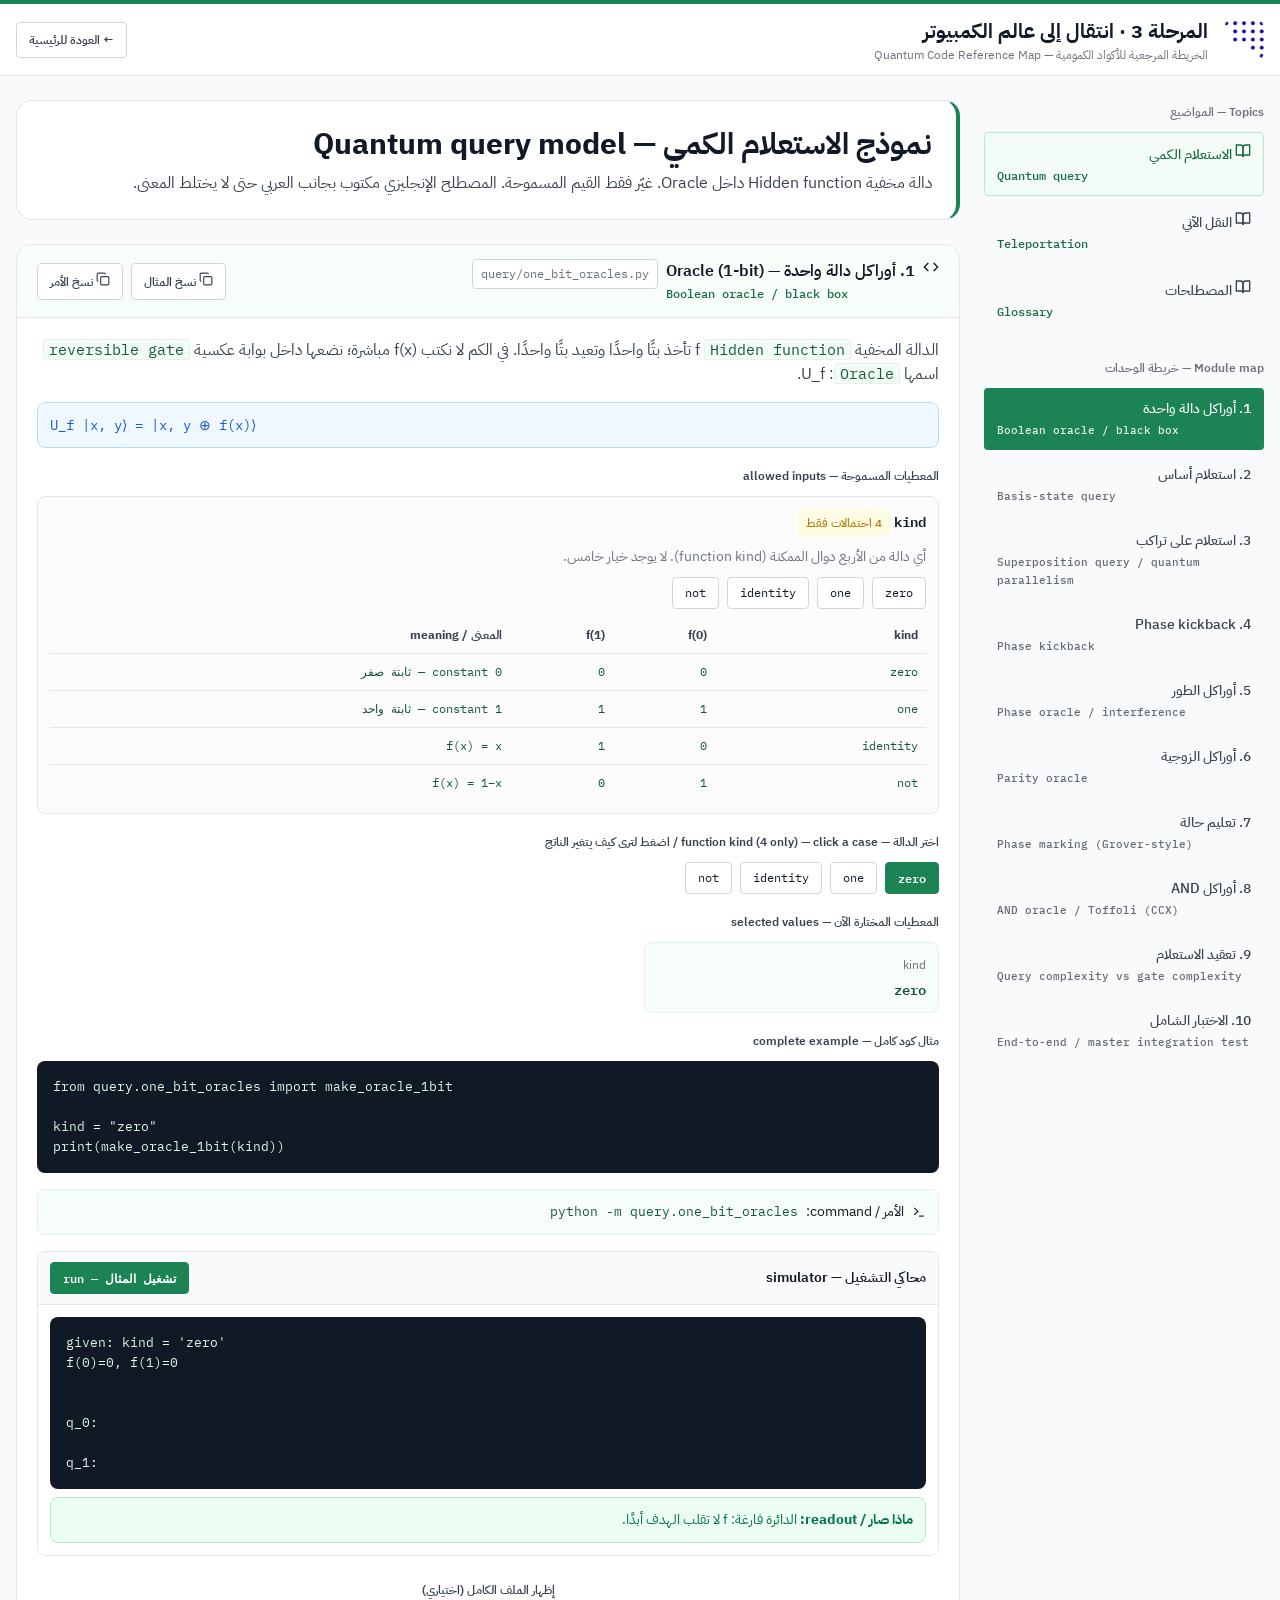
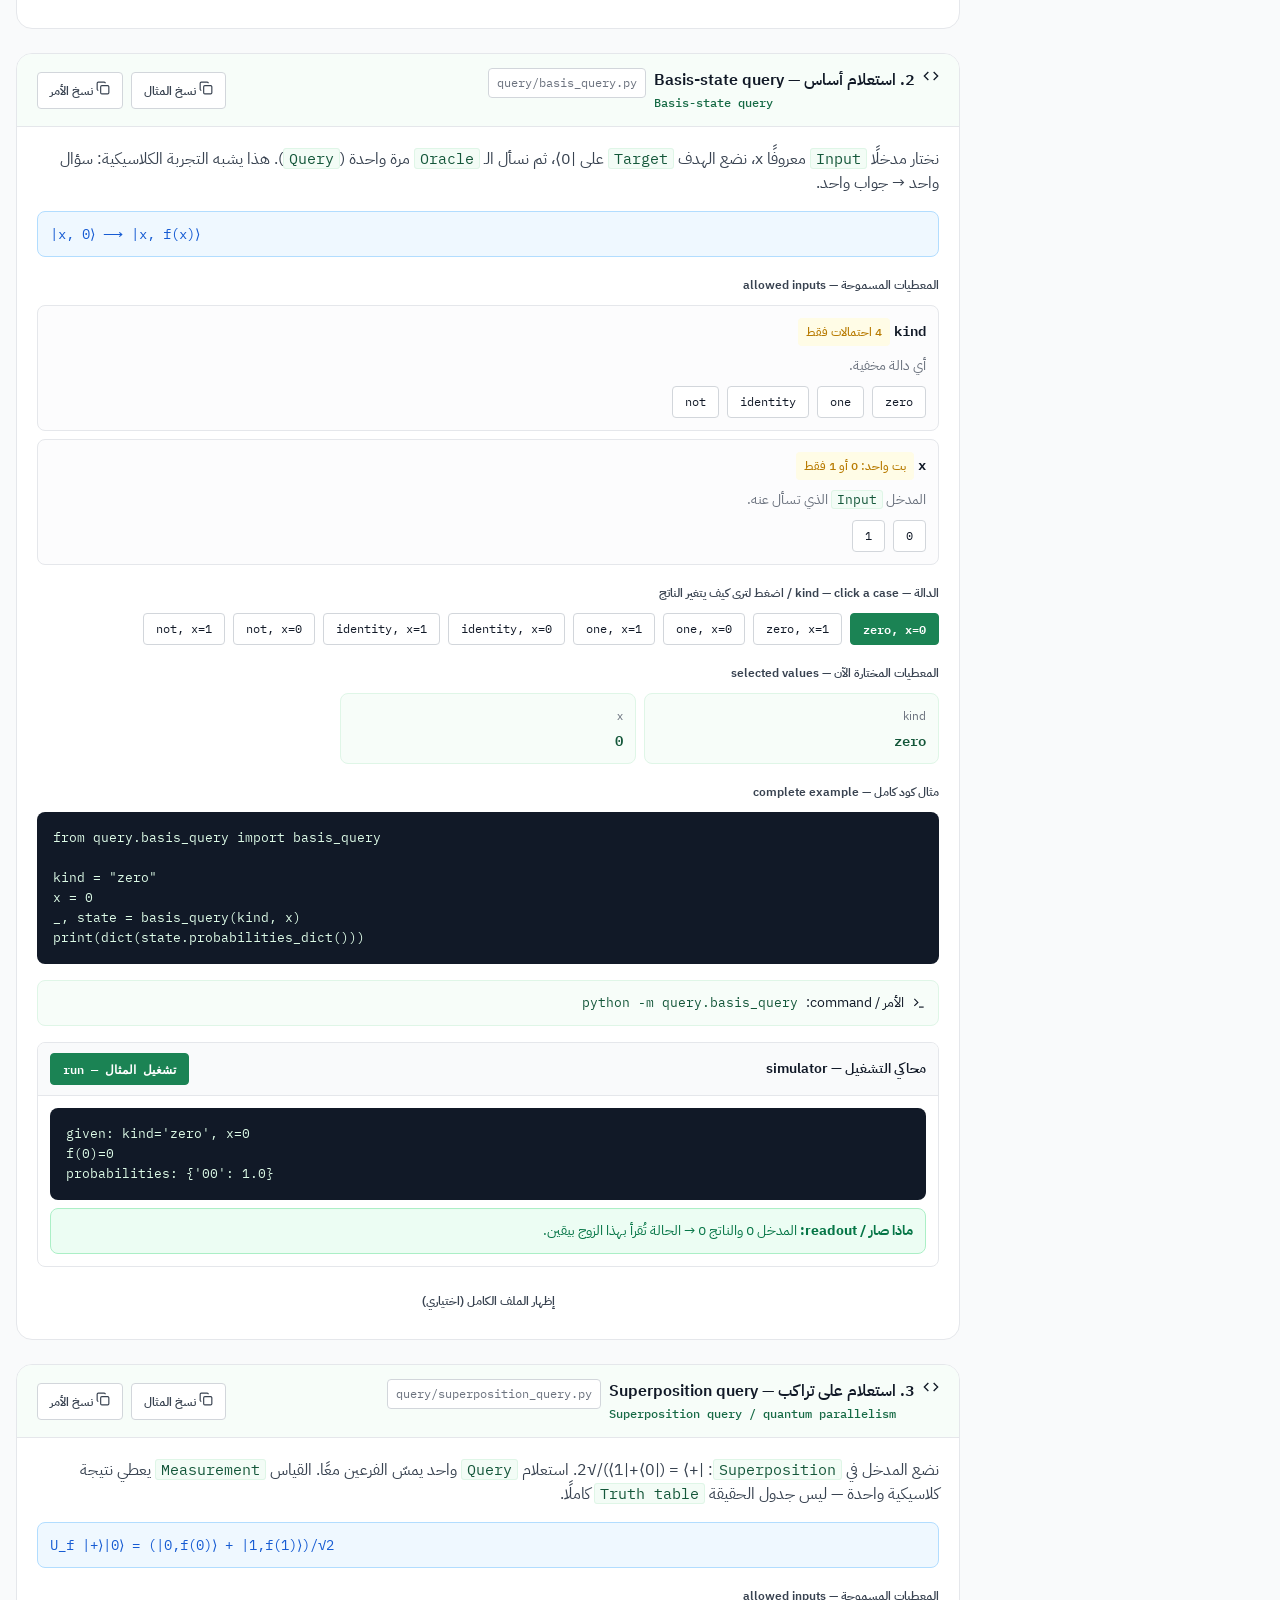
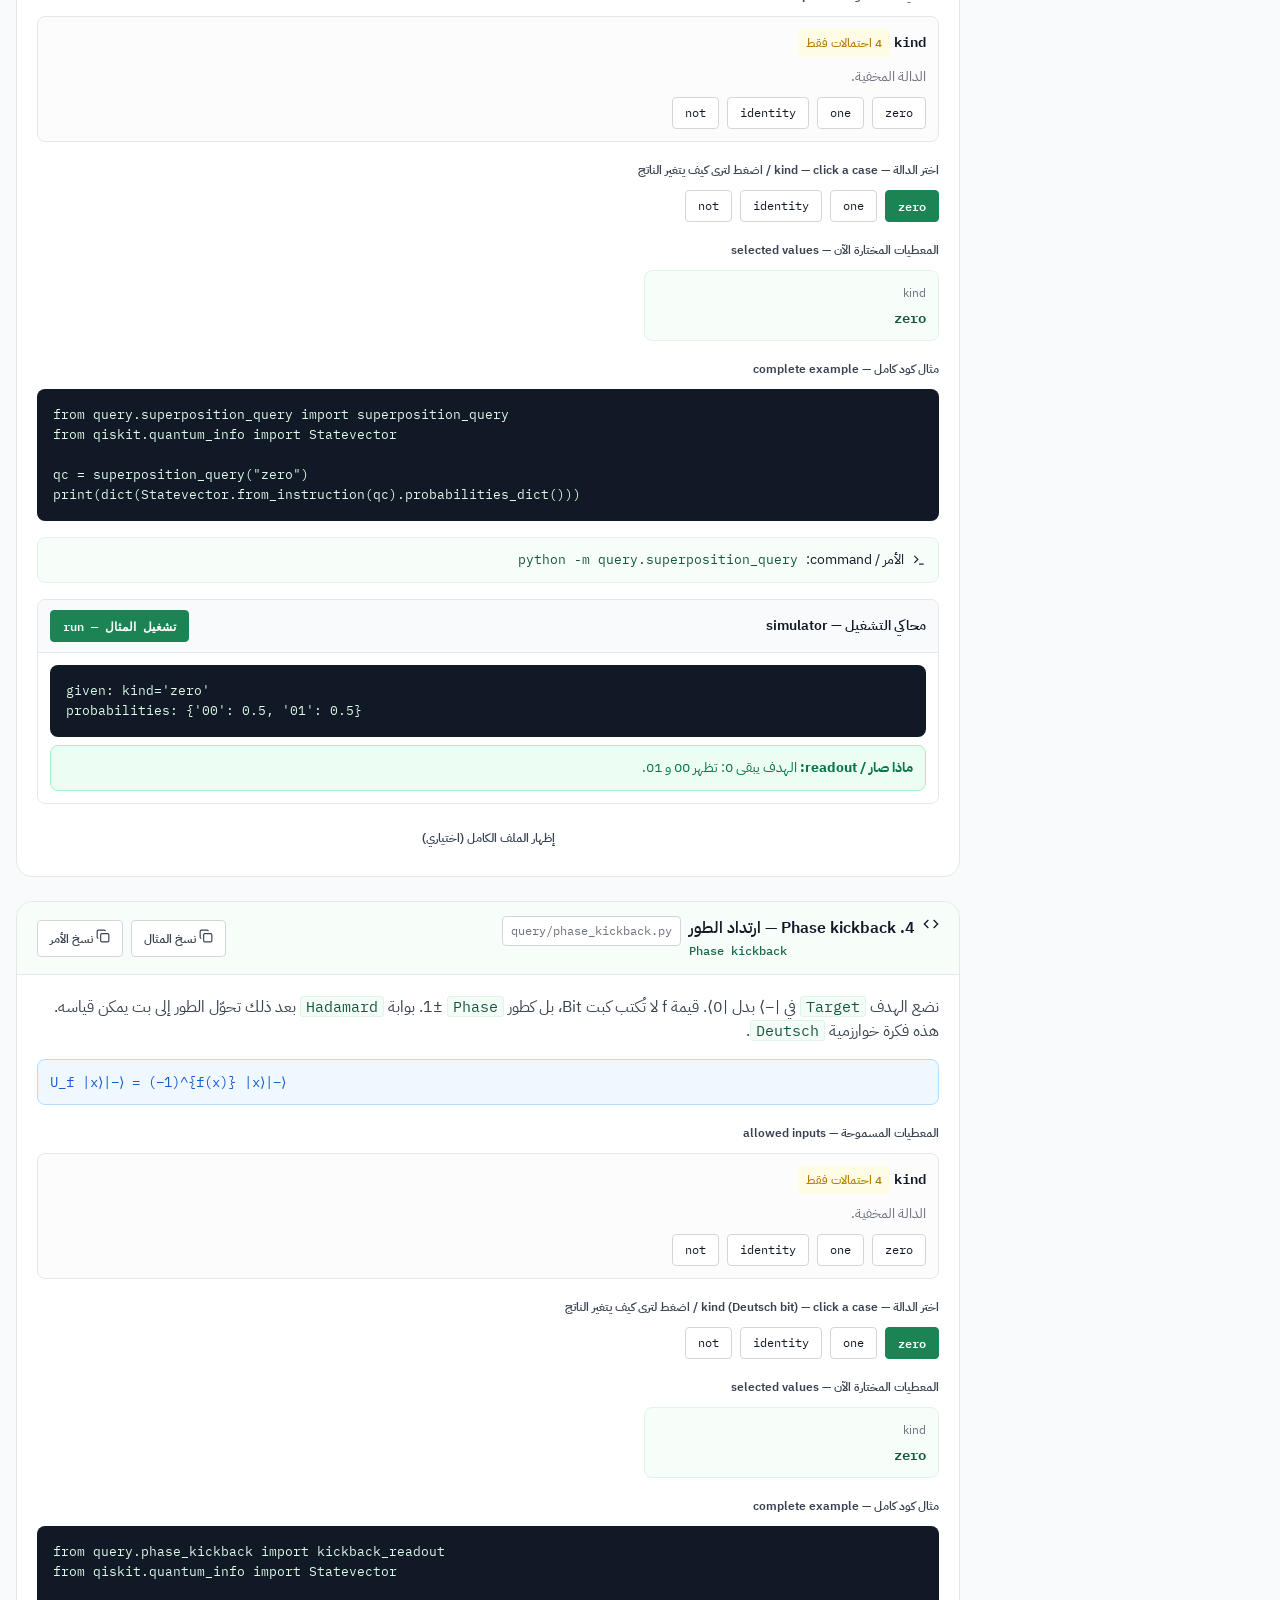
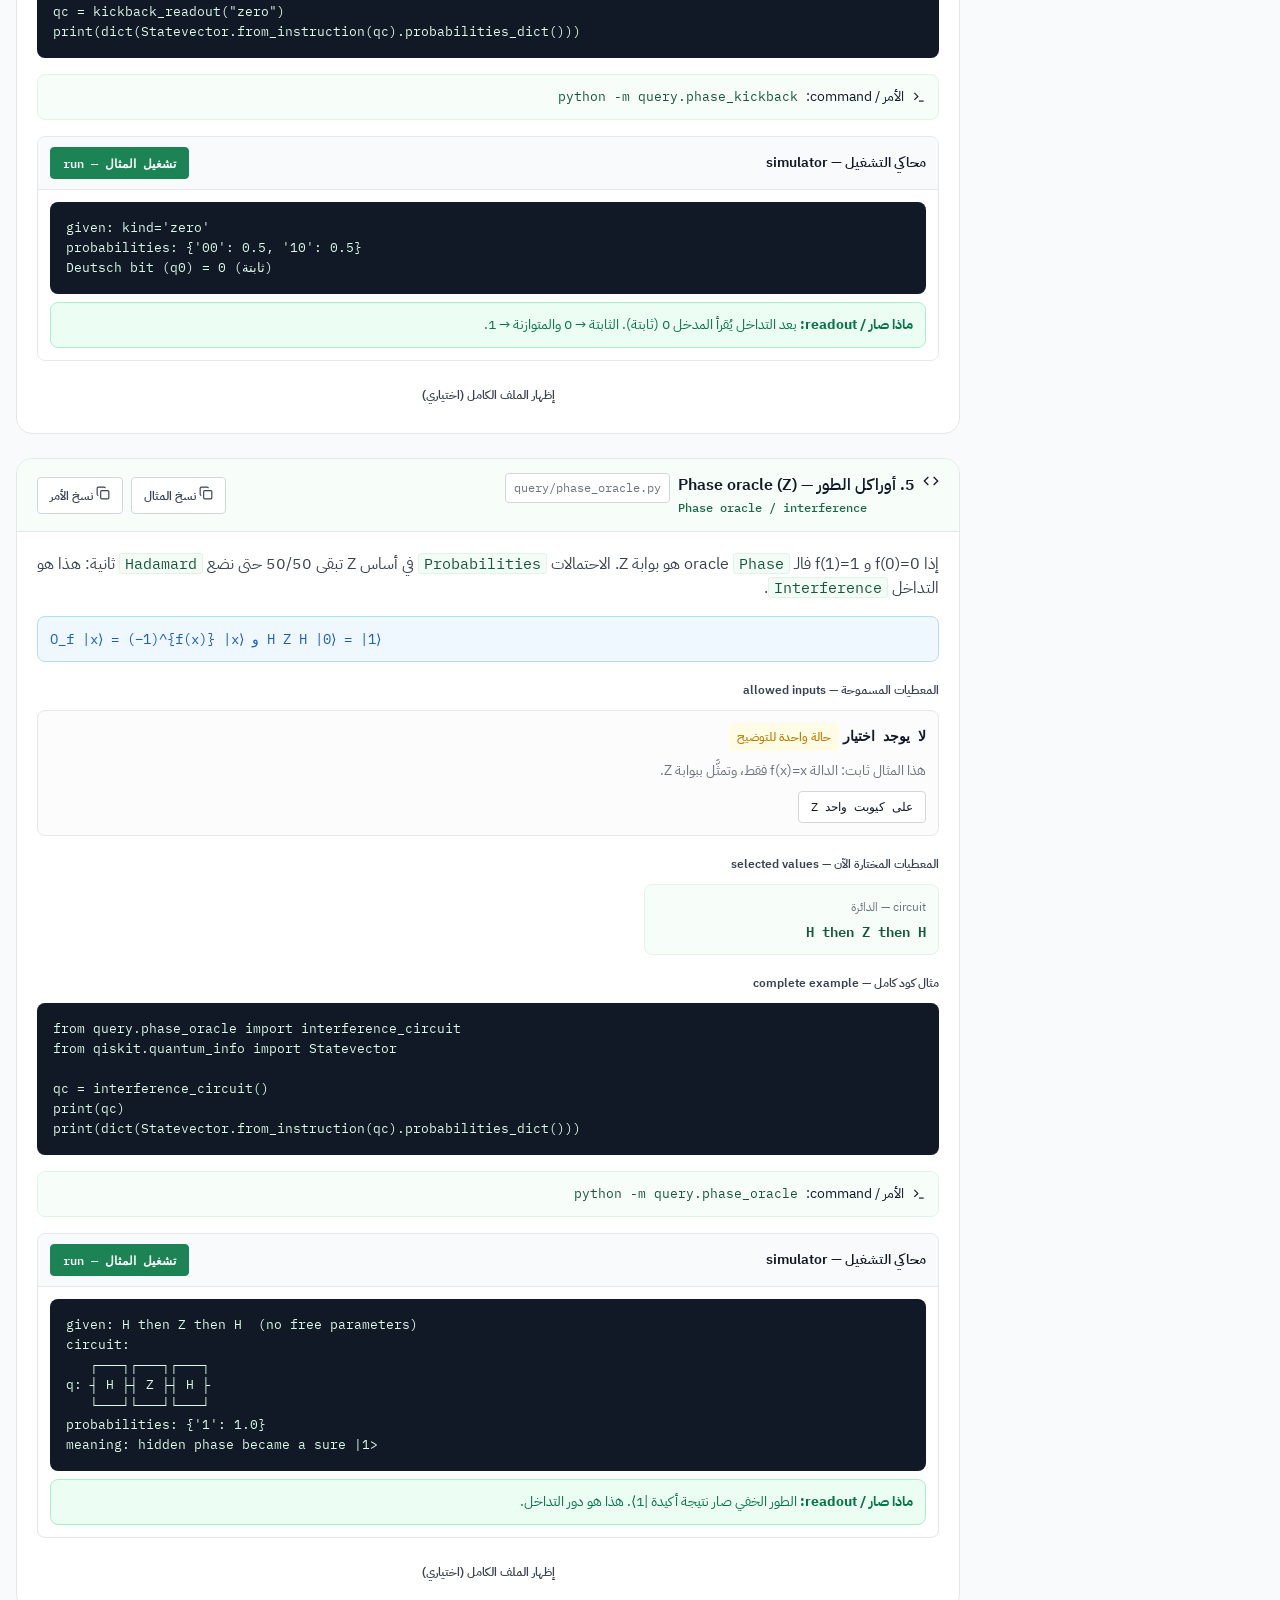
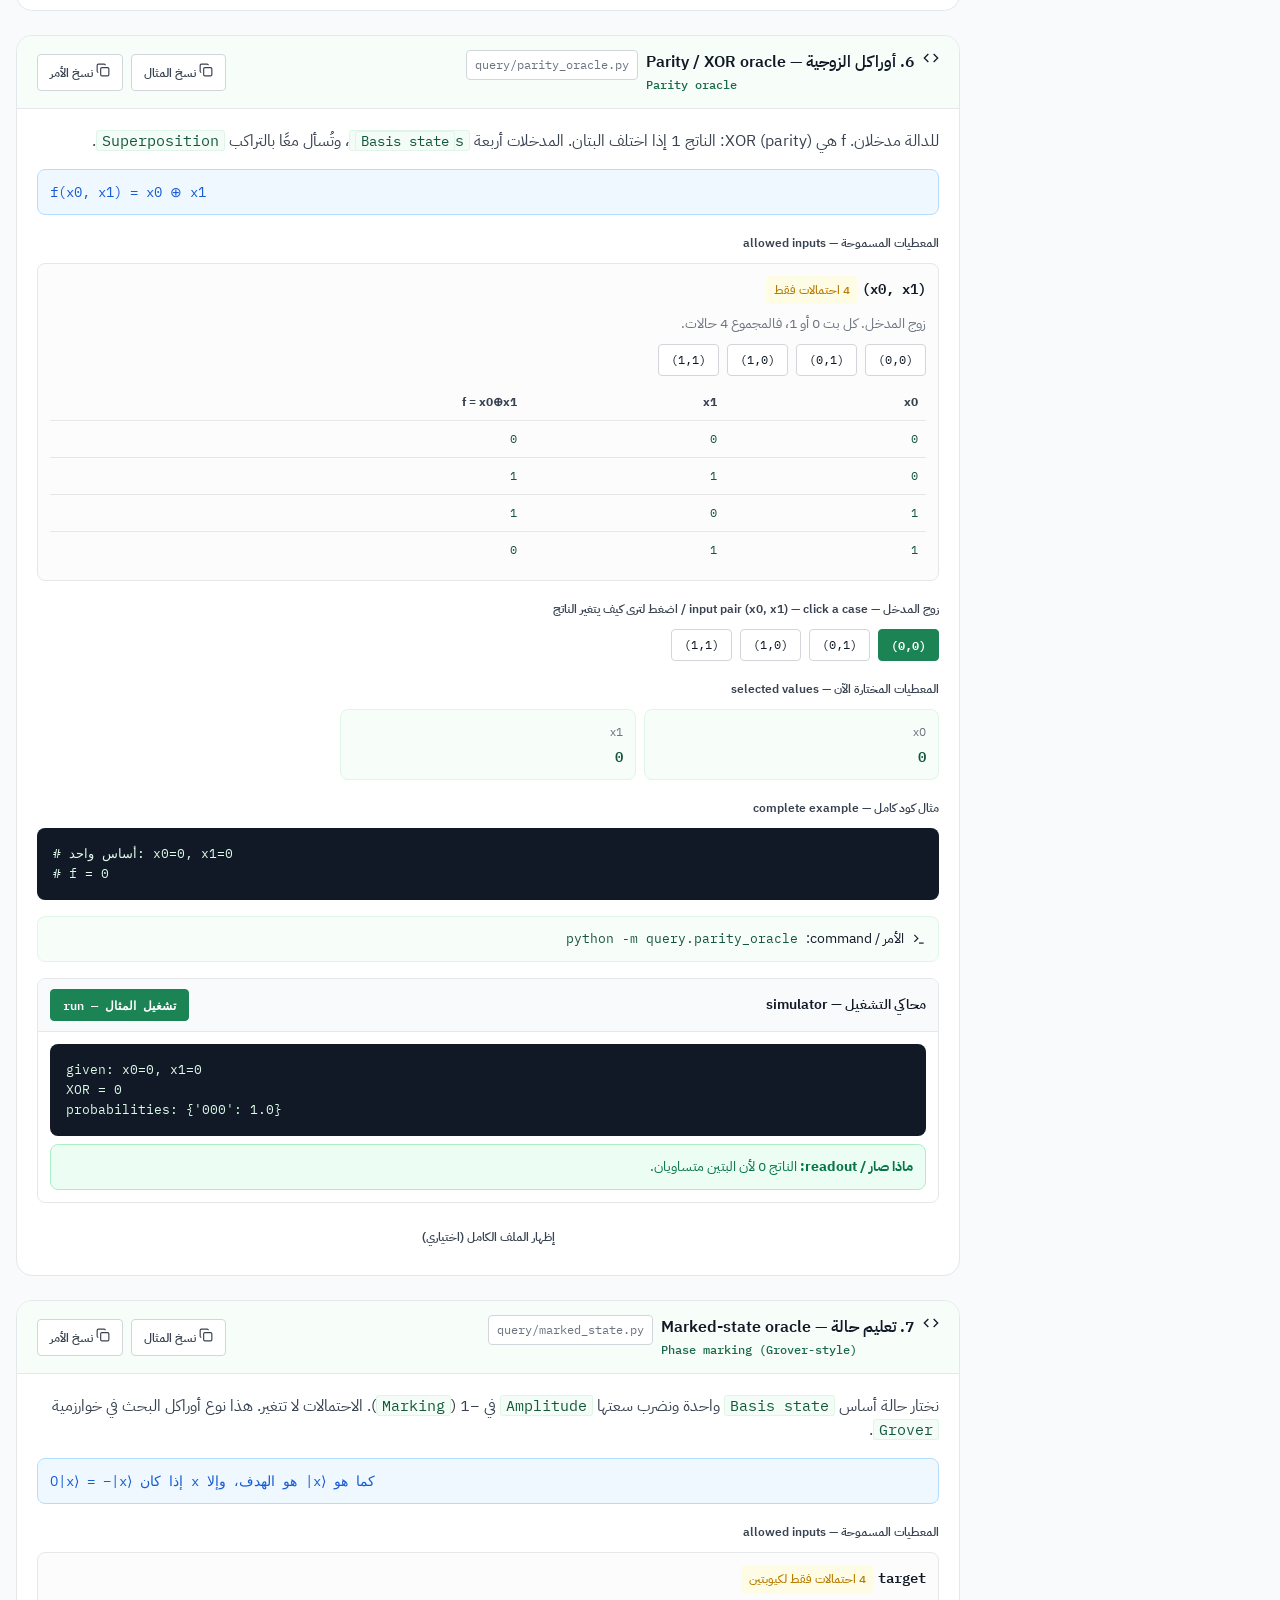
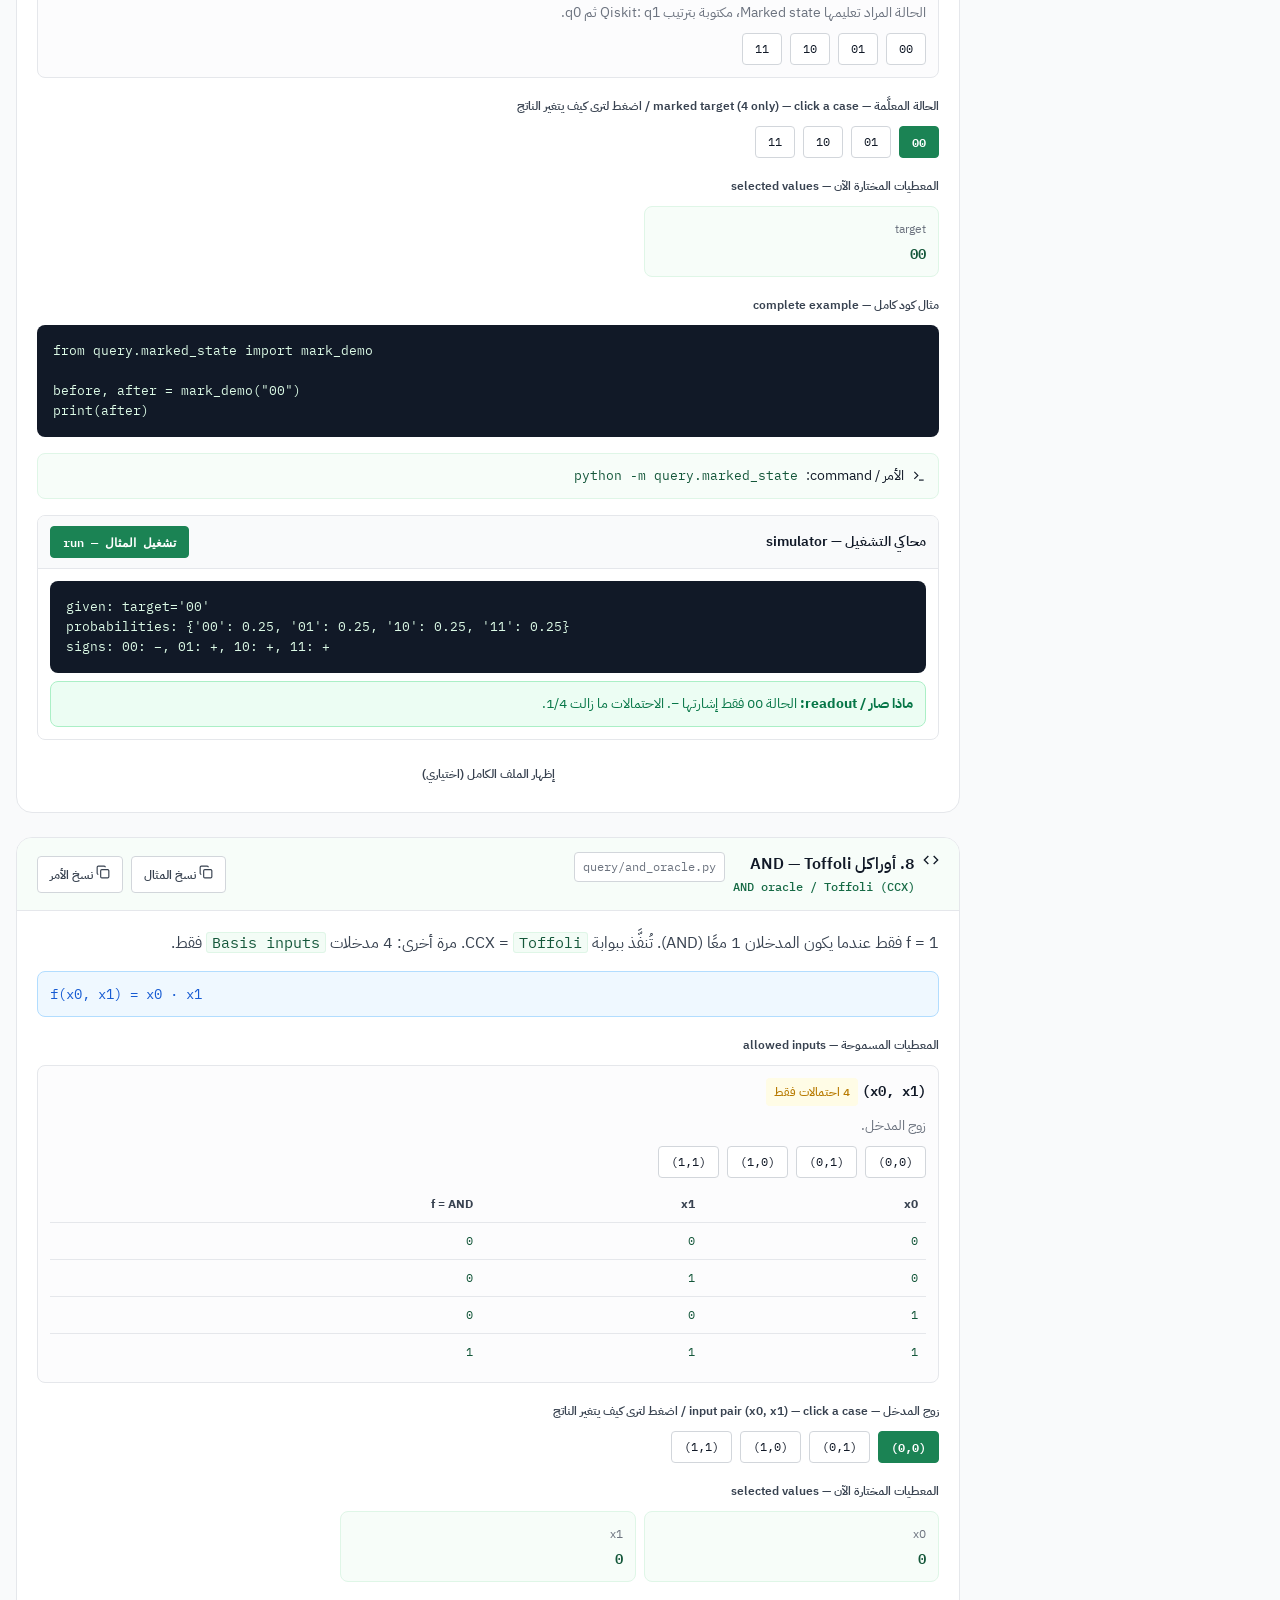
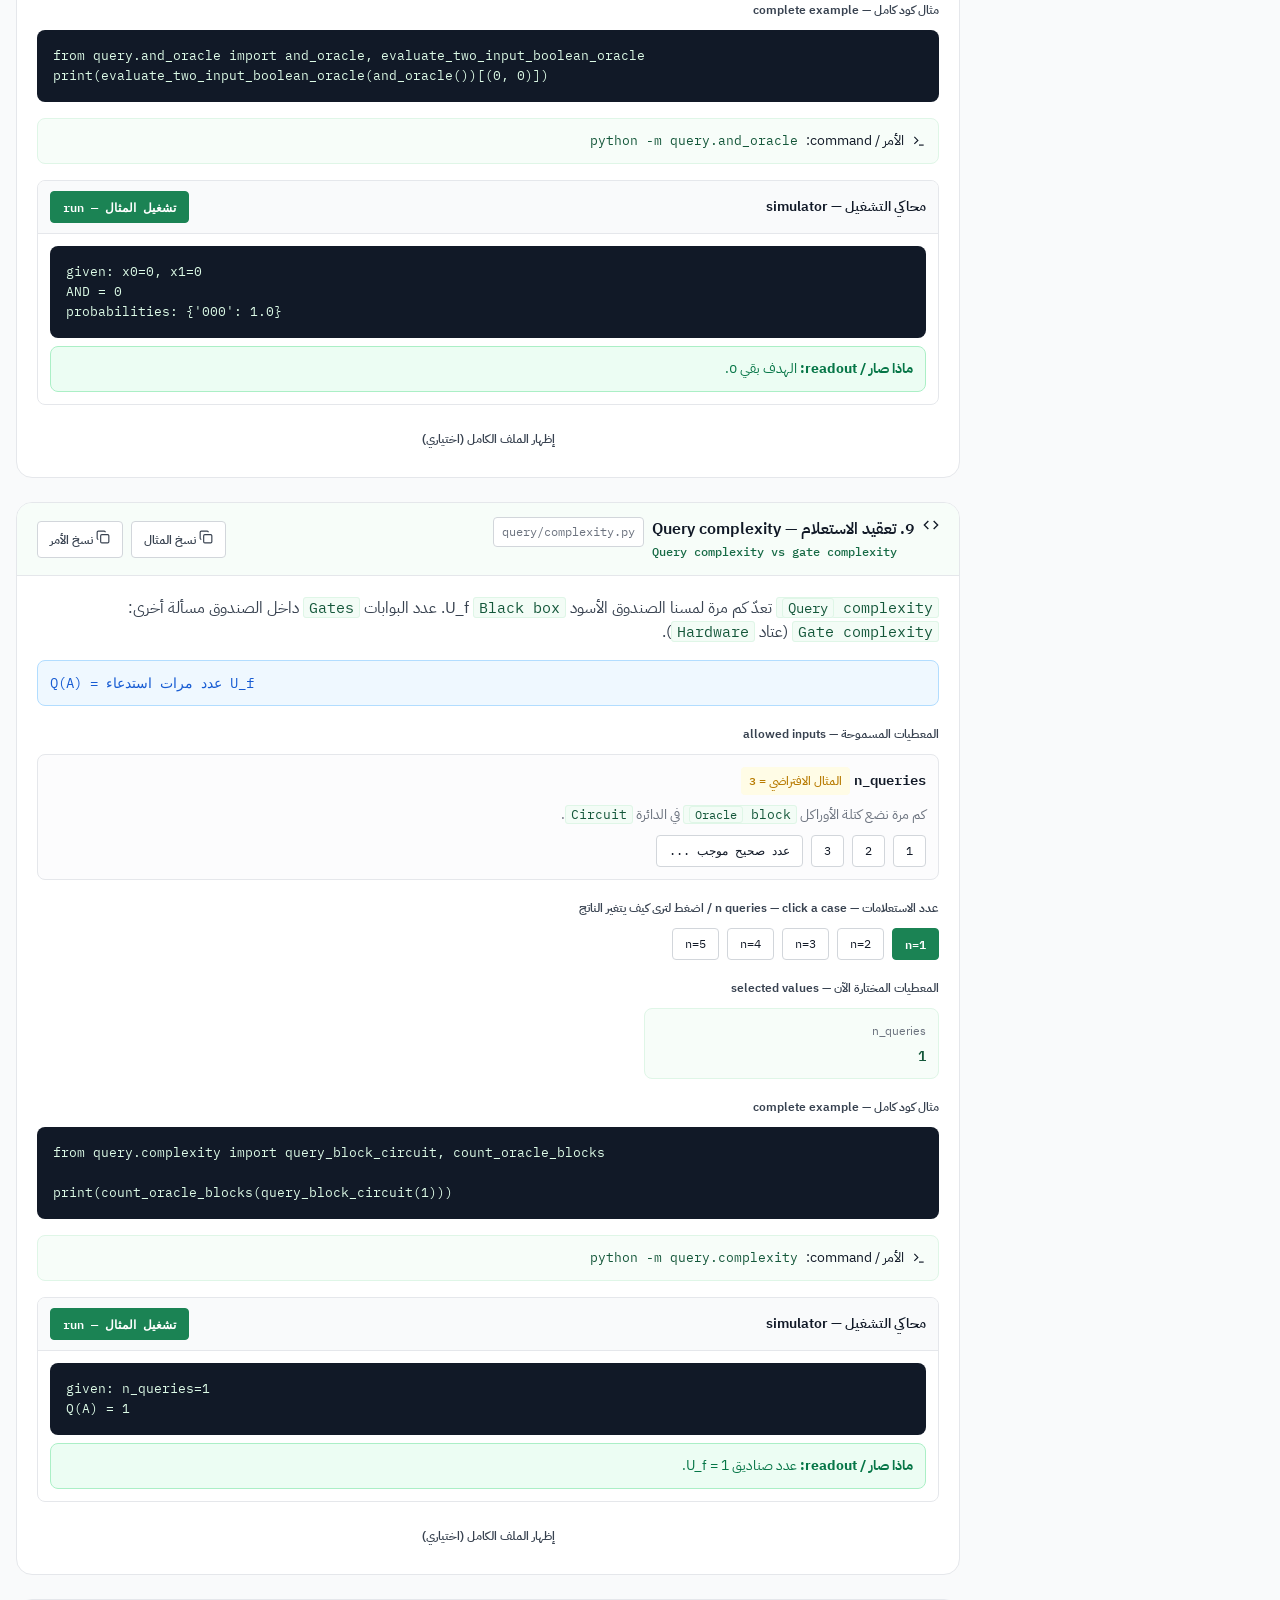
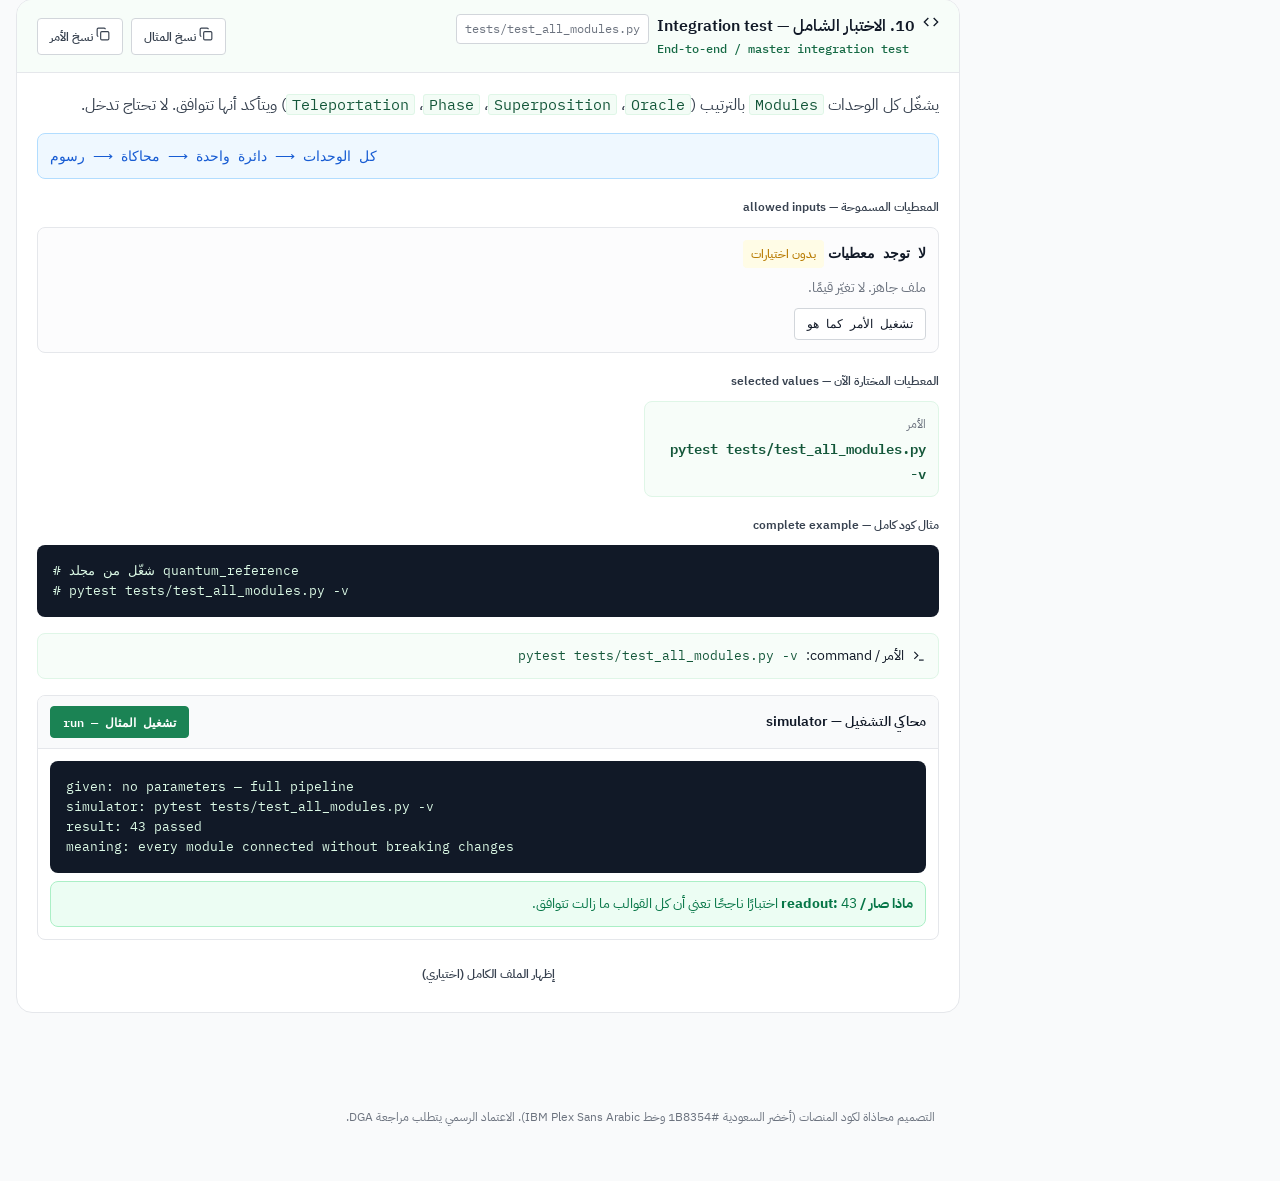
==== commit fadcb347: "Publish homepage rename, welcome text, and a persistent phase 3 link. Co-authored-by: Cursor <cursor" ====
--- a/phase3/index.html
+++ b/phase3/index.html
@@ -400,14 +400,14 @@
   <div class="brand-bar"></div>
   <header class="pc-header">
     <div class="pc-header-inner">
-      <div class="pc-mark" aria-hidden="true">
-        <svg width="22" height="22" viewBox="0 0 24 24" fill="none" stroke="currentColor" stroke-width="2"><polygon points="12 2 2 7 12 12 22 7 12 2"/><polyline points="2 17 12 22 22 17"/><polyline points="2 12 12 17 22 12"/></svg>
-      </div>
+      <a href="../" class="pc-mark" aria-label="العودة للصفحة الرئيسية" title="الرئيسية" style="background:transparent;padding:0;overflow:hidden">
+        <img src="../assets/mw-sa-logo.png" alt="MW.sa" width="40" height="40" style="display:block;width:40px;height:40px;object-fit:contain" />
+      </a>
       <div style="flex:1;min-width:0">
         <h1>المرحلة 3 · انتقال إلى عالم الكمبيوتر</h1>
         <p>الخريطة المرجعية للأكواد الكمومية — Quantum Code Reference Map</p>
       </div>
-      <a href="../" class="pc-btn" style="text-decoration:none;flex-shrink:0">← العودة للمنصة</a>
+      <a href="../" class="pc-btn" style="text-decoration:none;flex-shrink:0">← العودة للرئيسية</a>
     </div>
   </header>
   <div id="app" class="pc-wrap"></div>
